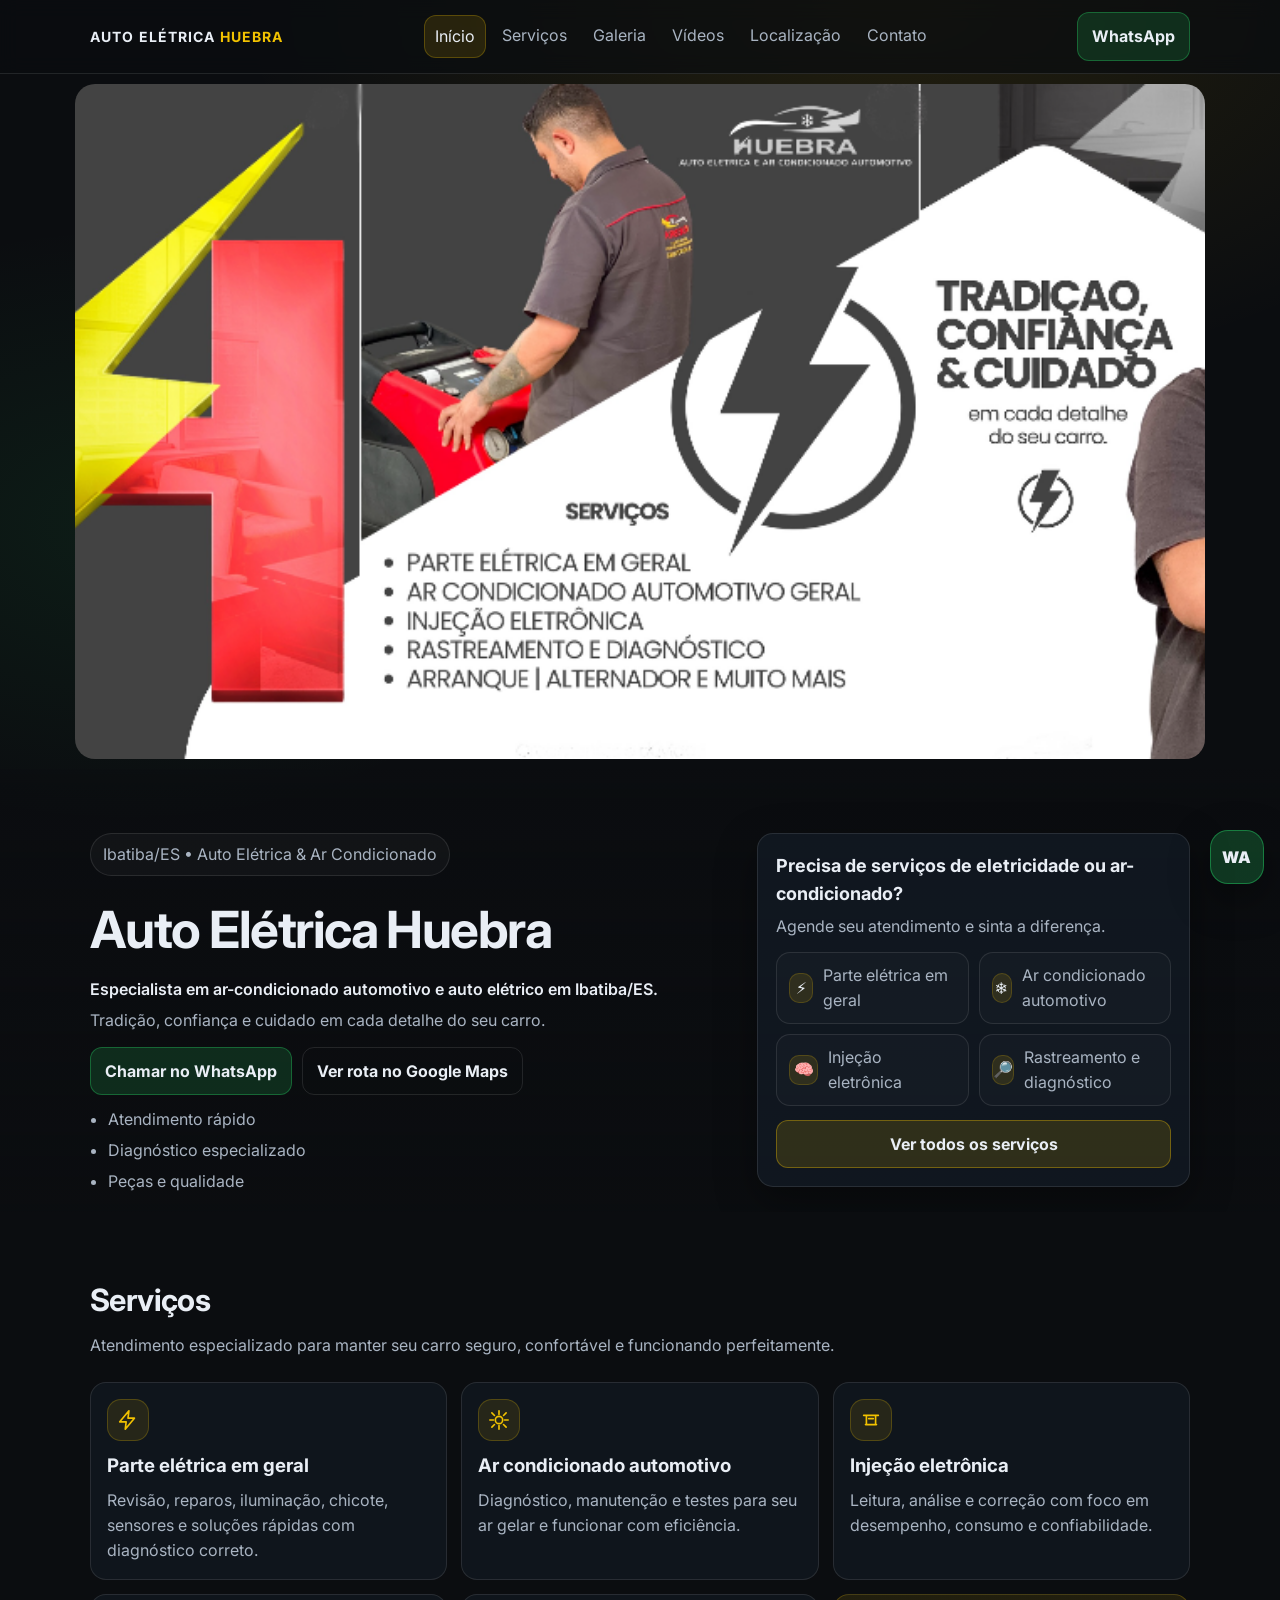
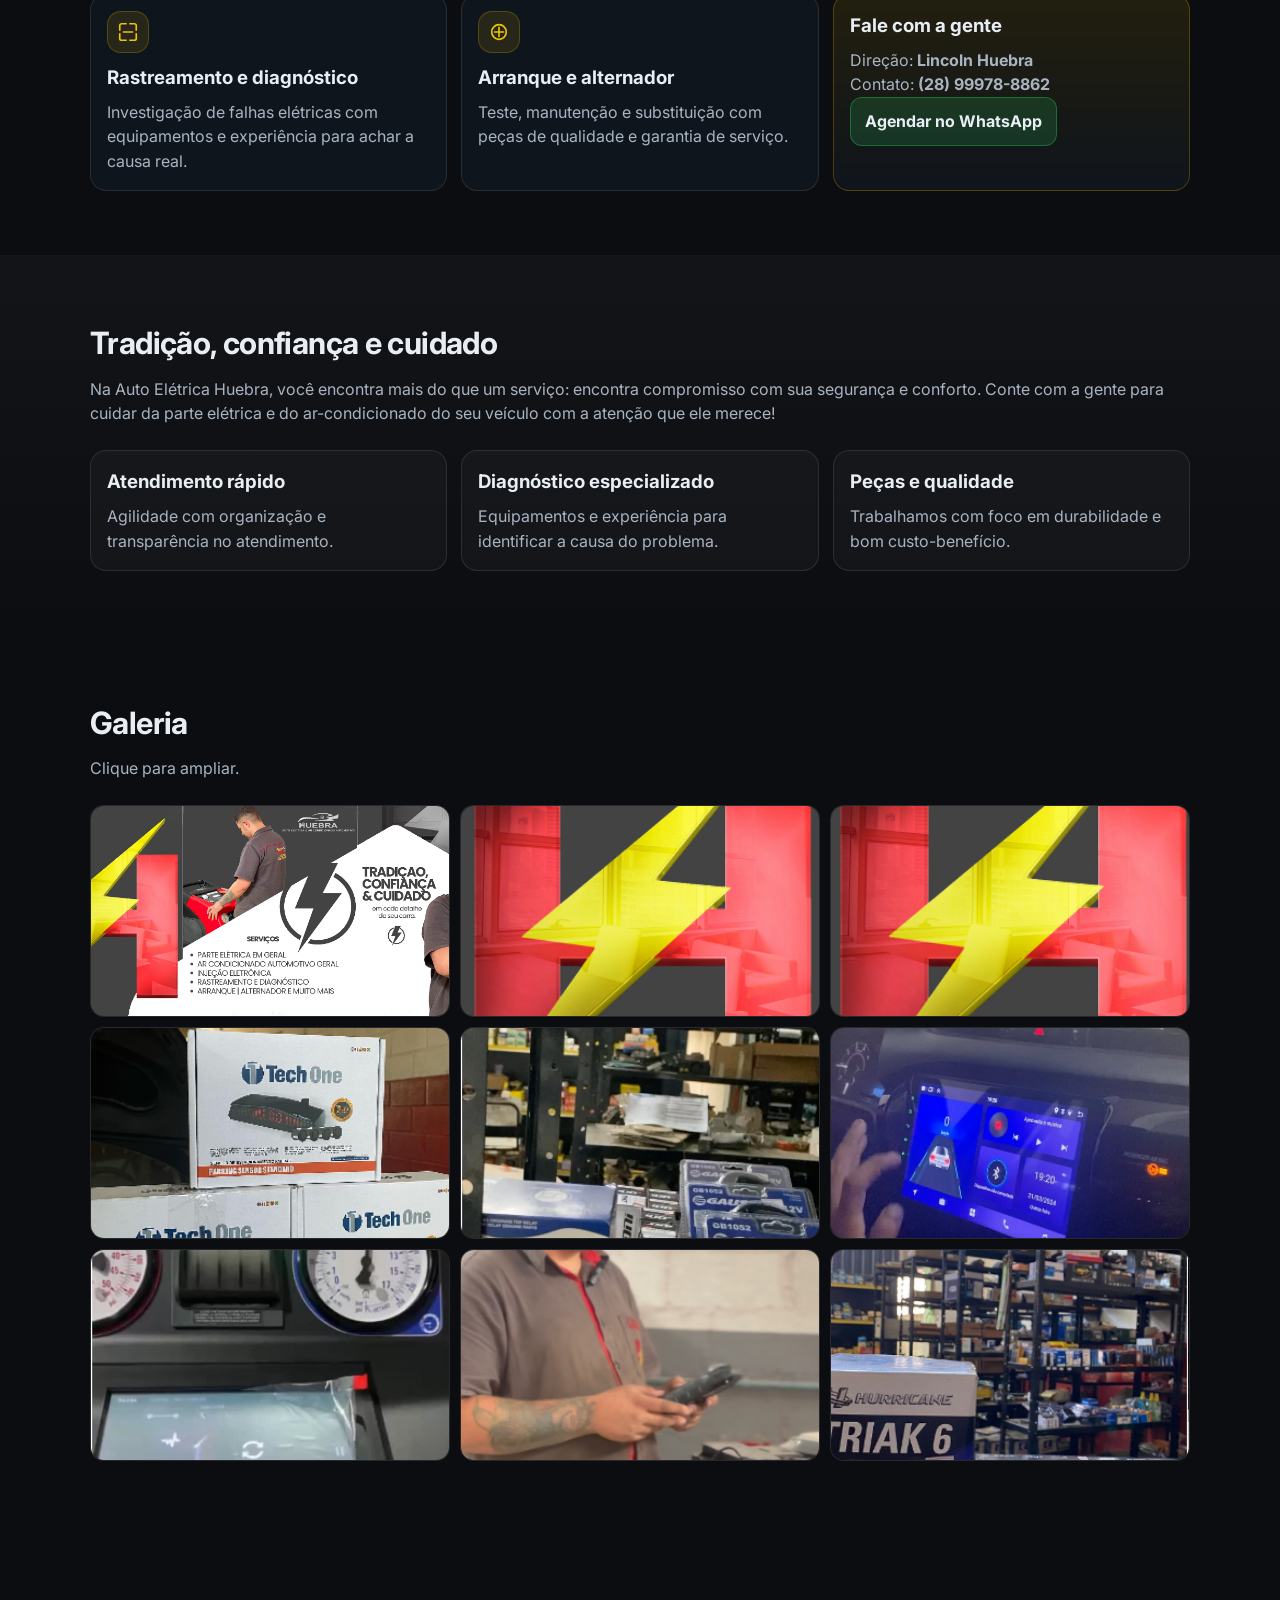
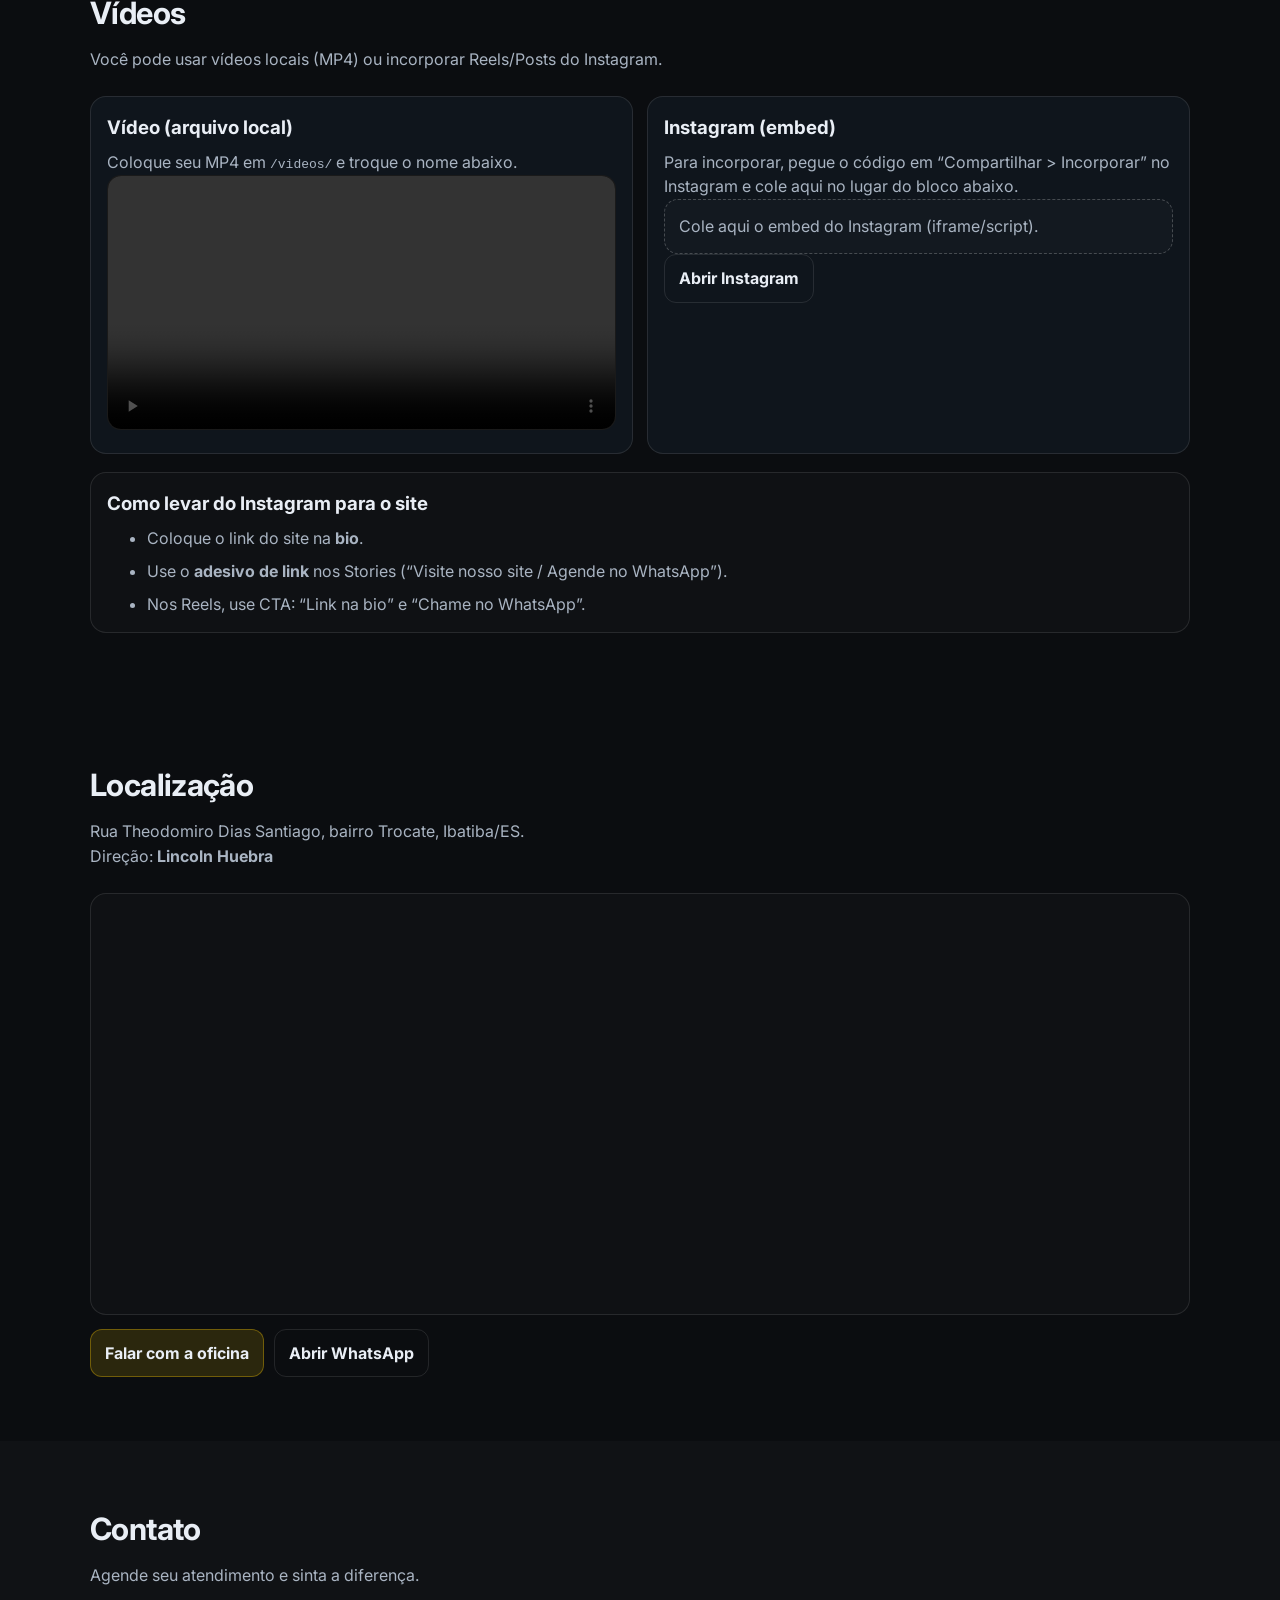
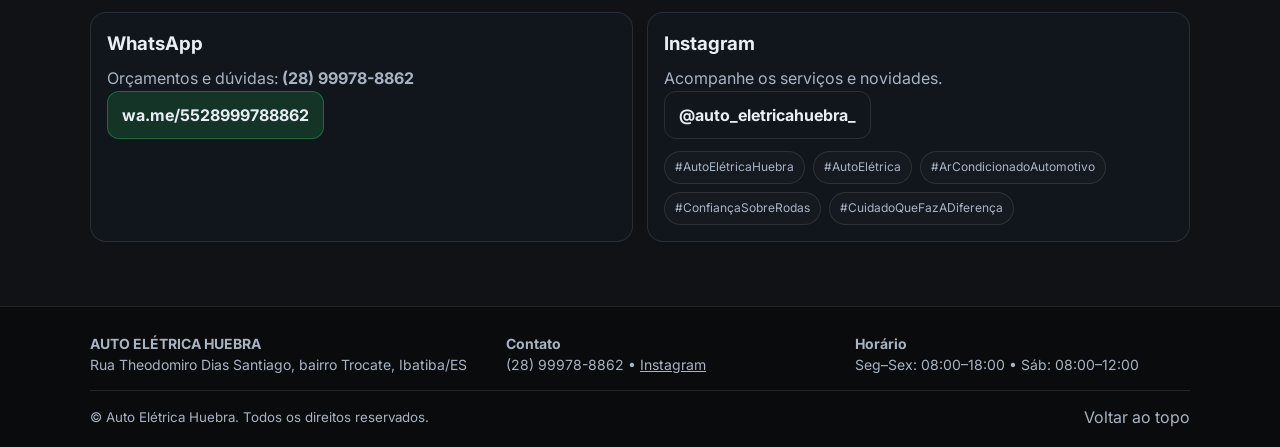
==== index.html @ bcb28d0d "huebra-site" ====
<!doctype html>
<html lang="pt-BR">
<head>
  <meta charset="utf-8" />
  <meta name="viewport" content="width=device-width, initial-scale=1" />

  <title>Auto Elétrica Huebra | Auto Elétrica e Ar Condicionado Automotivo em Ibatiba/ES</title>
  <meta name="description" content="Auto Elétrica Huebra em Ibatiba/ES. Parte elétrica em geral, ar condicionado automotivo, injeção eletrônica, rastreamento e diagnóstico, arranque e alternador. Agende pelo WhatsApp." />

  <!-- Open Graph (preview em redes sociais) -->
  <meta property="og:title" content="Auto Elétrica Huebra | Ibatiba/ES" />
  <meta property="og:description" content="Especialista em ar-condicionado automotivo e auto elétrico. Agende pelo WhatsApp." />
  <meta property="og:type" content="website" />
  <meta property="og:image" content="img/og-image.jpg" />
  <meta property="og:locale" content="pt_BR" />

  <link rel="icon" href="img/favicon.png" />

  <!-- Google Fonts -->
  <link rel="preconnect" href="https://fonts.googleapis.com">
  <link rel="preconnect" href="https://fonts.gstatic.com" crossorigin>
  <link href="https://fonts.googleapis.com/css2?family=Inter:wght@400;600;700;800&display=swap" rel="stylesheet">

  <link rel="stylesheet" href="style.css" />
</head>

<body>
  <!-- Skip link -->
  <a class="skip-link" href="#inicio">Pular para o conteúdo</a>

  <!-- HEADER -->
  <header class="header" id="topo">
    <div class="container header__inner">
      <a class="brand" href="#inicio" aria-label="Ir para o início">
        <!-- Se tiver logo, descomente a img e coloque em /img/logo.png -->
        <!-- <img class="brand__logo" src="img/logo.png" alt="Logo Auto Elétrica Huebra" /> -->
        <span class="brand__name">AUTO ELÉTRICA <strong>HUEBRA</strong></span>
      </a>

      <button class="nav-toggle" type="button" aria-label="Abrir menu" aria-controls="nav" aria-expanded="false">
        <span class="nav-toggle__bar"></span>
        <span class="nav-toggle__bar"></span>
        <span class="nav-toggle__bar"></span>
      </button>

      <nav class="nav" id="nav" aria-label="Menu principal">
        <a class="nav__link active" href="#inicio">Início</a>
        <a class="nav__link" href="#servicos">Serviços</a>
        <a class="nav__link" href="#galeria">Galeria</a>
        <a class="nav__link" href="#videos">Vídeos</a>
        <a class="nav__link" href="#localizacao">Localização</a>
        <a class="nav__link" href="#contato">Contato</a>
      </nav>

      <a class="btn btn--whatsapp header__cta" href="https://wa.me/5528999788862" target="_blank" rel="noopener">
        WhatsApp
      </a>
    </div>
  </header>

<div class="banner-huebra">
  <img src="./img/banner-huebra.png" alt="Banner Huebra">
</div>
   
    <main>
    <!-- HERO -->
    <section class="hero" id="inicio" aria-label="Destaque">
      <div class="hero__bg" aria-hidden="true"></div>

      <div class="container hero__inner">
        <div class="hero__content">
          <p class="badge">Ibatiba/ES • Auto Elétrica & Ar Condicionado</p>

          <h1>Auto Elétrica Huebra</h1>
          <p class="hero__subtitle">
            Especialista em ar-condicionado automotivo e auto elétrico em Ibatiba/ES.
          </p>
          <p class="hero__lead">
            Tradição, confiança e cuidado em cada detalhe do seu carro.
          </p>

          <div class="hero__actions">
            <a class="btn btn--whatsapp" href="https://wa.me/5528999788862" target="_blank" rel="noopener">
              Chamar no WhatsApp
            </a>
            <a class="btn btn--ghost" href="#localizacao">
              Ver rota no Google Maps
            </a>
          </div>

          <ul class="hero__highlights" aria-label="Destaques">
            <li>Atendimento rápido</li>
            <li>Diagnóstico especializado</li>
            <li>Peças e qualidade</li>
          </ul>
        </div>

        <div class="hero__card" aria-label="Serviços principais">
          <h2 class="hero__cardTitle">Precisa de serviços de eletricidade ou ar-condicionado?</h2>
          <p class="hero__cardText">Agende seu atendimento e sinta a diferença.</p>

          <div class="hero__miniGrid">
            <div class="miniItem">
              <span class="miniIcon" aria-hidden="true">⚡</span>
              <span>Parte elétrica em geral</span>
            </div>
            <div class="miniItem">
              <span class="miniIcon" aria-hidden="true">❄</span>
              <span>Ar condicionado automotivo</span>
            </div>
            <div class="miniItem">
              <span class="miniIcon" aria-hidden="true">🧠</span>
              <span>Injeção eletrônica</span>
            </div>
            <div class="miniItem">
              <span class="miniIcon" aria-hidden="true">🔎</span>
              <span>Rastreamento e diagnóstico</span>
            </div>
          </div>

          <a class="btn btn--primary hero__cardBtn" href="#servicos">Ver todos os serviços</a>
        </div>
      </div>
    </section>

    <!-- SERVIÇOS -->
    <section class="section" id="servicos">
      <div class="container">
        <div class="section__head">
          <h2>Serviços</h2>
          <p>Atendimento especializado para manter seu carro seguro, confortável e funcionando perfeitamente.</p>
        </div>

        <div class="grid grid--3">
          <article class="card">
            <div class="card__icon" aria-hidden="true">
              <!-- SVG inline simples -->
              <svg viewBox="0 0 24 24" fill="none"><path d="M13 2L3 14h7l-1 8 10-12h-7l1-8Z" stroke="currentColor" stroke-width="1.8" stroke-linecap="round" stroke-linejoin="round"/></svg>
            </div>
            <h3>Parte elétrica em geral</h3>
            <p>Revisão, reparos, iluminação, chicote, sensores e soluções rápidas com diagnóstico correto.</p>
          </article>

          <article class="card">
            <div class="card__icon" aria-hidden="true">
              <svg viewBox="0 0 24 24" fill="none"><path d="M12 2v4M12 18v4M4.22 4.22l2.83 2.83M16.95 16.95l2.83 2.83M2 12h4M18 12h4M4.22 19.78l2.83-2.83M16.95 7.05l2.83-2.83" stroke="currentColor" stroke-width="1.8" stroke-linecap="round"/><path d="M12 8a4 4 0 1 0 0 8 4 4 0 0 0 0-8Z" stroke="currentColor" stroke-width="1.8"/></svg>
            </div>
            <h3>Ar condicionado automotivo</h3>
            <p>Diagnóstico, manutenção e testes para seu ar gelar e funcionar com eficiência.</p>
          </article>

          <article class="card">
            <div class="card__icon" aria-hidden="true">
              <svg viewBox="0 0 24 24" fill="none"><path d="M4 7h16M7 7v10m10-10v10M6 17h12" stroke="currentColor" stroke-width="1.8" stroke-linecap="round"/><path d="M9.5 10.5h5" stroke="currentColor" stroke-width="1.8" stroke-linecap="round"/></svg>
            </div>
            <h3>Injeção eletrônica</h3>
            <p>Leitura, análise e correção com foco em desempenho, consumo e confiabilidade.</p>
          </article>

          <article class="card">
            <div class="card__icon" aria-hidden="true">
              <svg viewBox="0 0 24 24" fill="none"><path d="M10 3H5a2 2 0 0 0-2 2v5m18 0V5a2 2 0 0 0-2-2h-5M14 21h5a2 2 0 0 0 2-2v-5M3 14v5a2 2 0 0 0 2 2h5" stroke="currentColor" stroke-width="1.8" stroke-linecap="round"/><path d="M7 12h10" stroke="currentColor" stroke-width="1.8" stroke-linecap="round"/></svg>
            </div>
            <h3>Rastreamento e diagnóstico</h3>
            <p>Investigação de falhas elétricas com equipamentos e experiência para achar a causa real.</p>
          </article>

          <article class="card">
            <div class="card__icon" aria-hidden="true">
              <svg viewBox="0 0 24 24" fill="none"><path d="M7 12h10M12 7v10" stroke="currentColor" stroke-width="1.8" stroke-linecap="round"/><path d="M20 12a8 8 0 1 1-16 0 8 8 0 0 1 16 0Z" stroke="currentColor" stroke-width="1.8"/></svg>
            </div>
            <h3>Arranque e alternador</h3>
            <p>Teste, manutenção e substituição com peças de qualidade e garantia de serviço.</p>
          </article>

          <article class="card card--accent">
            <h3>Fale com a gente</h3>
            <p class="muted">
              Direção: <strong>Lincoln Huebra</strong><br/>
              Contato: <strong>(28) 99978-8862</strong>
            </p>
            <a class="btn btn--whatsapp" href="https://wa.me/5528999788862" target="_blank" rel="noopener">
              Agendar no WhatsApp
            </a>
          </article>
        </div>
      </div>
    </section>

    <!-- DIFERENCIAIS -->
    <section class="section section--dark" aria-label="Diferenciais">
      <div class="container">
        <div class="section__head">
          <h2>Tradição, confiança e cuidado</h2>
          <p>
            Na Auto Elétrica Huebra, você encontra mais do que um serviço: encontra compromisso com sua segurança e conforto.
            Conte com a gente para cuidar da parte elétrica e do ar-condicionado do seu veículo com a atenção que ele merece!
          </p>
        </div>

        <div class="grid grid--3">
          <article class="card card--dark">
            <h3>Atendimento rápido</h3>
            <p>Agilidade com organização e transparência no atendimento.</p>
          </article>
          <article class="card card--dark">
            <h3>Diagnóstico especializado</h3>
            <p>Equipamentos e experiência para identificar a causa do problema.</p>
          </article>
          <article class="card card--dark">
            <h3>Peças e qualidade</h3>
            <p>Trabalhamos com foco em durabilidade e bom custo-benefício.</p>
          </article>
        </div>
      </div>
    </section>

    <!-- GALERIA -->
    <section class="section" id="galeria">
      <div class="container">
        <div class="section__head">
          <h2>Galeria</h2>
          <p>Clique para ampliar.</p>
        </div>

        <div class="gallery" aria-label="Galeria de fotos">
          <!-- Troque os arquivos em /img mantendo os nomes ou edite aqui -->
          <button class="gallery__item" type="button">
                <img src="img/banner-huebra.png" data-full="img/galeria-1.jpg" alt="Auto Elétrica Huebra - serviço e oficina" loading="lazy">
      </button>
          <button class="gallery__item" type="button">
            <img src="img/logo.png" data-full="img/galeria-2.jpg" alt="Auto Elétrica Huebra - banner de serviços" loading="lazy">
          </button>
          <button class="gallery__item" type="button">
            <img src="img/logo-header.png" data-full="img/galeria-3.jpg" alt="Auto Elétrica Huebra - peças e produtos" loading="lazy">
          </button>
          <button class="gallery__item" type="button">
            <img src="img/huebra.png" data-full="img/galeria-4.jpg" alt="Auto Elétrica Huebra - estoque e prateleiras" loading="lazy">
          </button>
          <button class="gallery__item" type="button">
            <img src="img/huebra2.png" data-full="img/galeria-5.jpg" alt="Auto Elétrica Huebra - painel e multimídia" loading="lazy">
          </button>
          <button class="gallery__item" type="button">
            <img src="img/huebra3.png" data-full="img/galeria-6.jpg" alt="Auto Elétrica Huebra - equipamento de ar condicionado" loading="lazy">
          </button>
          <button class="gallery__item" type="button">
            <img src="img/huebra4.png" data-full="img/galeria-7.jpg" alt="Auto Elétrica Huebra - teste de bateria" loading="lazy">
          </button>
          <button class="gallery__item" type="button">
            <img src="img/huebra5.png" data-full="img/galeria-8.jpg" alt="Auto Elétrica Huebra - instalação interna" loading="lazy">
          </button>
          <button class="gallery__item" type="button">
            <img src="img/huebra1.png" data-full="img/galeria-9.jpg" alt="Auto Elétrica Huebra - identidade visual" loading="lazy">
         </button>
        </div>
      </div>
    </section>

    <!-- VÍDEOS -->
    <section class="section" id="videos">
      <div class="container">
        <div class="section__head">
          <h2>Vídeos</h2>
          <p>Você pode usar vídeos locais (MP4) ou incorporar Reels/Posts do Instagram.</p>
        </div>

        <div class="grid grid--2">
          <article class="card">
            <h3>Vídeo (arquivo local)</h3>
            <p class="muted">Coloque seu MP4 em <code>/videos/</code> e troque o nome abaixo.</p>
            <video class="video" controls preload="metadata">
              <source src="img/videoSerra.mp4" type="video/mp4" />
              Seu navegador não suporta vídeo HTML5.
            </video>
          </article>

          <article class="card">
            <h3>Instagram (embed)</h3>
            <p class="muted">
              Para incorporar, pegue o código em “Compartilhar &gt; Incorporar” no Instagram
              e cole aqui no lugar do bloco abaixo.
            </p>

            <!-- PLACEHOLDER: cole o embed do Instagram aqui -->
            <div class="embedPlaceholder" role="note" aria-label="Local para embed do Instagram">
              Cole aqui o embed do Instagram (iframe/script).
            </div>

            <a class="btn btn--ghost" href="https://www.instagram.com/auto_eletricahuebra_/" target="_blank" rel="noopener">
              Abrir Instagram
            </a>
          </article>
        </div>

        <div class="tips">
          <h3>Como levar do Instagram para o site</h3>
          <ul>
            <li>Coloque o link do site na <strong>bio</strong>.</li>
            <li>Use o <strong>adesivo de link</strong> nos Stories (“Visite nosso site / Agende no WhatsApp”).</li>
            <li>Nos Reels, use CTA: “Link na bio” e “Chame no WhatsApp”.</li>
          </ul>
        </div>
      </div>
    </section>

    <!-- LOCALIZAÇÃO -->
    <section class="section" id="localizacao">
      <div class="container">
        <div class="section__head">
          <h2>Localização</h2>
          <p>
            Rua Theodomiro Dias Santiago, bairro Trocate, Ibatiba/ES.<br />
            Direção: <strong>Lincoln Huebra</strong>
          </p>
        </div>

        <div class="map">
          <iframe
            src="https://www.google.com/maps/embed?pb=!1m18!1m12!1m3!1d3148.0173326234426!2d-41.50643937611772!3d-20.232083949073566!2m3!1f0!2f0!3f0!3m2!1i1024!2i768!4f13.1!3m3!1m2!1s0xba3a3f0333e73b%3A0x42cfa03778e4f099!2sAuto%20El%C3%A9trica%20e%20Ar%20Condicionando%20Huebra!5e0!3m2!1spt-BR!2sbr!4v1779394638844!5m2!1spt-BR!2sbr"
            width="600" height="450" style="border:0;"
            allowfullscreen="" loading="lazy"
            referrerpolicy="no-referrer-when-downgrade"
            title="Mapa - Auto Elétrica Huebra">
          </iframe>
        </div>

        <div class="ctaRow">
          <a class="btn btn--primary" href="#contato">Falar com a oficina</a>
          <a class="btn btn--ghost" href="https://wa.me/5528999788862" target="_blank" rel="noopener">Abrir WhatsApp</a>
        </div>
      </div>
    </section>

    <!-- CONTATO -->
    <section class="section section--soft" id="contato">
      <div class="container">
        <div class="section__head">
          <h2>Contato</h2>
          <p>Agende seu atendimento e sinta a diferença.</p>
        </div>

        <div class="grid grid--2">
          <article class="card">
            <h3>WhatsApp</h3>
            <p class="muted">
              Orçamentos e dúvidas: <strong>(28) 99978-8862</strong>
            </p>
            <a class="btn btn--whatsapp" href="https://wa.me/5528999788862" target="_blank" rel="noopener">
              wa.me/5528999788862
            </a>
          </article>

          <article class="card">
            <h3>Instagram</h3>
            <p class="muted">Acompanhe os serviços e novidades.</p>
            <a class="btn btn--ghost" href="https://www.instagram.com/auto_eletricahuebra_/" target="_blank" rel="noopener">
              @auto_eletricahuebra_
            </a>

            <div class="tags" aria-label="Hashtags">
              <span>#AutoElétricaHuebra</span>
              <span>#AutoElétrica</span>
              <span>#ArCondicionadoAutomotivo</span>
              <span>#ConfiançaSobreRodas</span>
              <span>#CuidadoQueFazADiferença</span>
            </div>
          </article>
        </div>
      </div>
    </section>
  </main>

  <!-- FOOTER -->
  <footer class="footer">
    <div class="container footer__inner">
      <div>
        <strong>AUTO ELÉTRICA HUEBRA</strong><br/>
        Rua Theodomiro Dias Santiago, bairro Trocate, Ibatiba/ES
      </div>

      <div>
        <strong>Contato</strong><br/>
        (28) 99978-8862 • <a href="https://www.instagram.com/auto_eletricahuebra_/" target="_blank" rel="noopener">Instagram</a>
      </div>

      <div>
        <strong>Horário</strong><br/>
        Seg–Sex: 08:00–18:00 • Sáb: 08:00–12:00
      </div>
    </div>

    <div class="container footer__bottom">
      <small>© <span id="year"></span> Auto Elétrica Huebra. Todos os direitos reservados.</small>
      <a class="toTop" href="#topo">Voltar ao topo</a>
    </div>
  </footer>

  <!-- LIGHTBOX (modal) -->
  <div class="lightbox" id="lightbox" aria-hidden="true">
    <div class="lightbox__backdrop" data-close="true"></div>
    <figure class="lightbox__content" role="dialog" aria-modal="true" aria-label="Imagem ampliada">
      <button class="lightbox__close" type="button" aria-label="Fechar" data-close="true">×</button>

      <button class="lightbox__nav lightbox__nav--prev" type="button" aria-label="Imagem anterior" data-prev="true">
        ‹
      </button>

      <img class="lightbox__img" id="lightboxImg" alt="" />

      <button class="lightbox__nav lightbox__nav--next" type="button" aria-label="Próxima imagem" data-next="true">
        ›
      </button>

      <figcaption class="lightbox__caption" id="lightboxCaption"></figcaption>
    </figure>
  </div>

  <!-- WhatsApp floating button -->
  <a class="floatWA" href="https://wa.me/5528999788862" target="_blank" rel="noopener" aria-label="Chamar no WhatsApp">
    WA
  </a>

  <script src="script.js"></script>
</body>
</html>
---- style.css ----
:root{
  --bg: #0b0d10;
  --bg-2:#0f141a;
  --soft:#0e1116;
  --card:#121821;
  --text:#e9eef5;
  --muted:#a9b4c2;
  --line: rgba(255,255,255,.10);

  --yellow:#f2c200;
  --green:#25D366;
  --white:#ffffff;

  --radius: 16px;
  --shadow: 0 14px 40px rgba(0,0,0,.35);

  --container: 1100px;
}

*{box-sizing:border-box}
html{scroll-behavior:smooth}
body{
  margin:0;
  font-family: Inter, system-ui, -apple-system, Segoe UI, Roboto, Arial, sans-serif;
  color: var(--text);
  background: radial-gradient(1200px 700px at 70% 0%, rgba(242,194,0,.10), transparent 55%),
              radial-gradient(900px 600px at 10% 10%, rgba(37,211,102,.08), transparent 50%),
              var(--bg);
  line-height:1.55;
}
img{max-width:100%; display:block}
a{color:inherit}

.skip-link{
  position:absolute; left:-999px; top:12px;
  background: var(--yellow); color:#111;
  padding:10px 12px; border-radius:10px;
  z-index:9999;
}
.skip-link:focus{left:12px}

.banner-huebra {
  display: flex;
  justify-content: center;
  align-items: center;
  width: 100vw; /* largura total da viewport */
  min-height: 100vh; /* altura total da tela */
  padding: 0; /* remove padding */
  margin: 0; /* remove margem */
  position: relative;
}

.banner-huebra img {
  width: 95%; /* ocupa toda largura */
  height: 75vh; /* ocupa toda altura */
  object-fit: cover; /* mantém proporção sem distorcer */
  border-radius: 20px; /* remove bordas arredondadas */
}

.container{
  width:min(var(--container), 92vw);
  margin-inline:auto;
}


.section{padding: 64px 0}
.section--dark{background: linear-gradient(180deg, rgba(255,255,255,.03), transparent)}
.section--soft{background: rgba(255,255,255,.02)}

.section__head{
  margin-bottom: 24px;
  display:grid;
  gap:10px;
}
.section__head h2{
  margin:0;
  font-size: clamp(22px, 2.4vw, 34px);
  letter-spacing: -0.02em;
}
.section__head p{margin:0; color:var(--muted)}

.badge{
  display:inline-flex;
  gap:8px;
  padding: 8px 12px;
  border:1px solid var(--line);
  border-radius: 999px;
  color: var(--muted);
  background: rgba(255,255,255,.03);
  width: fit-content;
  margin:0 0 14px;
}

/* Header */
.header{
  position: sticky;
  top:0;
  z-index: 50;
  background: rgba(11,13,16,.72);
  backdrop-filter: blur(10px);
  border-bottom: 1px solid var(--line);
}
.header__inner{
  display:flex;
  align-items:center;
  justify-content:space-between;
  gap: 12px;
  padding: 12px 0;
}
.brand{
  text-decoration:none;
  display:flex;
  align-items:center;
  gap:10px;
}
.brand__logo{width:42px; height:42px; object-fit:contain}
.brand__name{font-weight:700; letter-spacing:.08em; font-size: 14px}
.brand__name strong{color: var(--yellow)}

.nav{
  display:none;
  flex-direction:column;
  position:absolute;
  left:4vw; right:4vw;
  top: 64px;
  padding: 12px;
  background: rgba(18,24,33,.98);
  border: 1px solid var(--line);
  border-radius: 14px;
  box-shadow: var(--shadow);
}
.nav.open{display:flex}
.nav__link{
  padding: 10px 12px;
  text-decoration:none;
  border-radius: 12px;
  color: var(--muted);
}
.nav__link:hover, .nav__link:focus{
  outline:none;
  background: rgba(255,255,255,.05);
  color: var(--text);
}
.nav__link.active{
  background: rgba(242,194,0,.12);
  border: 1px solid rgba(242,194,0,.25);
  color: var(--text);
}

.nav-toggle{
  width:44px; height:44px;
  border-radius: 12px;
  border: 1px solid var(--line);
  background: rgba(255,255,255,.03);
  color: var(--text);
}
.nav-toggle__bar{
  display:block;
  height:2px;
  width:20px;
  background: var(--text);
  margin: 5px auto;
  border-radius:2px;
}
.header__cta{display:none}

@media (min-width: 900px){
  .nav-toggle{display:none}
  .nav{
    position:static;
    display:flex;
    flex-direction:row;
    background: transparent;
    border:0;
    box-shadow:none;
    padding:0;
    gap: 6px;
  }
  .nav__link{padding: 8px 10px}
  .header__cta{display:inline-flex}
}

/* Buttons */
.btn{
  display:inline-flex;
  align-items:center;
  justify-content:center;
  gap:10px;
  padding: 11px 14px;
  border-radius: 12px;
  border:1px solid var(--line);
  background: rgba(255,255,255,.03);
  color: var(--text);
  text-decoration:none;
  font-weight: 700;
  cursor:pointer;
  transition: transform .12s ease, background .12s ease, border-color .12s ease;
}
.btn:hover{transform: translateY(-1px); background: rgba(255,255,255,.06)}
.btn:focus{outline: 2px solid rgba(242,194,0,.35); outline-offset: 2px}

.btn--primary{
  background: rgba(242,194,0,.14);
  border-color: rgba(242,194,0,.35);
}
.btn--ghost{background: transparent}
.btn--whatsapp{
  background: rgba(37,211,102,.16);
  border-color: rgba(37,211,102,.35);
}

/* Hero */
.hero{
  padding: 42px 0 22px;
  position:relative;
  overflow:hidden;
}
.hero__bg{
  position:absolute; inset:0;
  background:
    linear-gradient(180deg, rgba(11,13,16,.35), rgba(11,13,16,.92)),
    url("img/hero.jpg");
  background-size: cover;
  background-position: center;
  filter: saturate(1.05);
  opacity: .85;
}
.hero__inner{
  position:relative;
  display:grid;
  gap: 18px;
}
.hero__content h1{
  margin:0 0 8px;
  font-size: clamp(30px, 4vw, 52px);
  letter-spacing: -0.03em;
}
.hero__subtitle{margin:0 0 6px; color: var(--text); font-weight:600}
.hero__lead{margin:0 0 14px; color: var(--muted)}
.hero__actions{display:flex; flex-wrap:wrap; gap:10px; margin-bottom: 12px}
.hero__highlights{
  margin: 10px 0 0;
  padding-left: 18px;
  color: var(--muted);
  display:grid;
  gap: 6px;
}

.hero__card{
  background: rgba(18,24,33,.92);
  border: 1px solid var(--line);
  border-radius: var(--radius);
  box-shadow: var(--shadow);
  padding: 18px;
}
.hero__cardTitle{margin:0 0 6px; font-size:18px}
.hero__cardText{margin:0 0 14px; color: var(--muted)}
.hero__miniGrid{
  display:grid;
  grid-template-columns: 1fr;
  gap: 10px;
  margin-bottom: 14px;
}
.miniItem{
  display:flex; gap:10px; align-items:center;
  padding: 10px 12px;
  border-radius: 14px;
  border: 1px solid var(--line);
  background: rgba(255,255,255,.02);
  color: var(--muted);
}
.miniIcon{
  width:30px; height:30px;
  display:grid; place-items:center;
  border-radius: 10px;
  background: rgba(242,194,0,.12);
  border: 1px solid rgba(242,194,0,.18);
  color: var(--text);
}
.hero__cardBtn{width:100%}

@media (min-width: 900px){
  .hero{padding: 64px 0 18px}
  .hero__inner{grid-template-columns: 1.2fr .8fr; align-items: start}
  .hero__miniGrid{grid-template-columns: 1fr 1fr}
}

/* Grid + Cards */
.grid{display:grid; gap: 14px}
.grid--2{grid-template-columns: 1fr}
.grid--3{grid-template-columns: 1fr}

@media (min-width: 700px){
  .grid--2{grid-template-columns: 1fr 1fr}
  .grid--3{grid-template-columns: repeat(3, 1fr)}
}

.card{
  background: rgba(18,24,33,.75);
  border: 1px solid var(--line);
  border-radius: var(--radius);
  padding: 16px;
}
.card h3{margin:0 0 8px}
.card p{margin:0; color: var(--muted)}
.card--accent{
  background: linear-gradient(180deg, rgba(242,194,0,.10), rgba(18,24,33,.72));
  border-color: rgba(242,194,0,.24);
}
.card--dark{
  background: rgba(255,255,255,.03);
}
.card__icon{
  width:42px; height:42px;
  border-radius: 14px;
  display:grid; place-items:center;
  border: 1px solid rgba(242,194,0,.22);
  background: rgba(242,194,0,.10);
  margin-bottom: 10px;
  color: var(--yellow);
}
.card__icon svg{width:22px; height:22px}
.muted{color: var(--muted)}

/* Gallery */
.gallery{
  display:grid;
  grid-template-columns: repeat(2, 1fr);
  gap: 10px;
}
@media (min-width: 700px){
  .gallery{grid-template-columns: repeat(3, 1fr)}
}
.gallery__item{
  padding:0;
  border:1px solid var(--line);
  background: rgba(255,255,255,.02);
  border-radius: 14px;
  overflow:hidden;
  cursor:pointer;
  transition: transform .12s ease, border-color .12s ease;
}
.gallery__item:hover{transform: translateY(-1px); border-color: rgba(242,194,0,.35)}
.gallery__item:focus{outline: 2px solid rgba(242,194,0,.35); outline-offset: 2px}
.gallery__item img{
  width:100%;
  height: 180px;
  object-fit: cover;
}
@media (min-width: 900px){
  .gallery__item img{height: 210px}
}

/* Videos */
.video{
  width:100%;
  border-radius: 14px;
  border: 1px solid var(--line);
  background: #000;
}
.embedPlaceholder{
  border: 1px dashed rgba(255,255,255,.22);
  border-radius: 14px;
  padding: 14px;
  color: var(--muted);
  background: rgba(255,255,255,.02);
}

/* Tips */
.tips{
  margin-top: 18px;
  border: 1px solid var(--line);
  background: rgba(255,255,255,.02);
  border-radius: var(--radius);
  padding: 16px;
}
.tips h3{margin:0 0 8px}
.tips ul{margin:0; color: var(--muted); display:grid; gap:8px}

/* Map */
.map{
  border-radius: var(--radius);
  overflow:hidden;
  border: 1px solid var(--line);
  background: rgba(255,255,255,.02);
}
.map iframe{
  width:100%;
  height: 420px;
  display:block;
}
@media (max-width: 480px){
  .map iframe{height: 340px}
}

.ctaRow{
  margin-top: 14px;
  display:flex;
  flex-wrap:wrap;
  gap: 10px;
}

/* Tags */
.tags{
  margin-top: 12px;
  display:flex;
  flex-wrap:wrap;
  gap: 8px;
}
.tags span{
  font-size: 12px;
  color: var(--muted);
  border: 1px solid var(--line);
  background: rgba(255,255,255,.02);
  padding: 6px 10px;
  border-radius: 999px;
}

/* Footer */
.footer{
  border-top: 1px solid var(--line);
  background: rgba(0,0,0,.18);
  padding: 26px 0 18px;
}
.footer__inner{
  display:grid;
  gap: 14px;
  color: var(--muted);
  font-size: 14px;
}
@media (min-width: 900px){
  .footer__inner{grid-template-columns: 1.2fr 1fr 1fr}
}
.footer__bottom{
  margin-top: 14px;
  padding-top: 14px;
  border-top: 1px solid var(--line);
  display:flex;
  justify-content:space-between;
  align-items:center;
  gap: 12px;
  color: var(--muted);
}
.toTop{text-decoration:none}
.toTop:hover{text-decoration:underline}

/* Lightbox */
.lightbox{
  position: fixed;
  inset:0;
  display:none;
  z-index: 80;
}
.lightbox.open{display:block}
.lightbox__backdrop{
  position:absolute; inset:0;
  background: rgba(0,0,0,.72);
}
.lightbox__content{
  position: relative;
  width: min(980px, 92vw);
  margin: 6vh auto;
  background: rgba(18,24,33,.96);
  border: 1px solid var(--line);
  border-radius: var(--radius);
  box-shadow: var(--shadow);
  padding: 12px 12px 10px;
}
.lightbox__img{
  width: 100%;
  max-height: 70vh;
  object-fit: contain;
  border-radius: 14px;
  border: 1px solid var(--line);
  background:#000;
}
.lightbox__caption{
  margin-top: 8px;
  color: var(--muted);
  font-size: 14px;
}
.lightbox__close{
  position:absolute;
  top: 8px;
  right: 8px;
  width: 42px;
  height: 42px;
  border-radius: 12px;
  border: 1px solid var(--line);
  background: rgba(0,0,0,.25);
  color: var(--text);
  font-size: 22px;
  cursor:pointer;
}
.lightbox__nav{
  position:absolute;
  top: 50%;
  transform: translateY(-50%);
  width: 44px;
  height: 44px;
  border-radius: 12px;
  border: 1px solid var(--line);
  background: rgba(0,0,0,.25);
  color: var(--text);
  font-size: 24px;
  cursor:pointer;
}
.lightbox__nav--prev{left: 10px}
.lightbox__nav--next{right: 10px}
@media (max-width: 520px){
  .lightbox__nav{display:none}
}

/* Floating WhatsApp */
.floatWA{
  position: fixed;
  right: 16px;
  bottom: 16px;
  width: 54px;
  height: 54px;
  border-radius: 18px;
  display:grid;
  place-items:center;
  background: rgba(37,211,102,.22);
  border: 1px solid rgba(37,211,102,.45);
  text-decoration:none;
  font-weight: 900;
  letter-spacing: .04em;
  box-shadow: var(--shadow);
}
/* Mobile (até 600px) */
@media (max-width: 600px) {
  .banner-huebra {
    min-height: 30vh;
    padding: 8px;
  }
  
  .banner-huebra img {
    max-width: 100%;
    border-radius: 8px;
  }
}

/* Tablet (601px até 899px) */
@media (min-width: 601px) and (max-width: 899px) {
  .banner-huebra {
    min-height: 40vh;
    padding: 10px;
  }
  
  .banner-huebra img {
    max-width: 95%;
  }
}

/* Desktop (acima de 900px) */
@media (min-width: 900px) {
  .banner-huebra {
    min-height: 50vh;
    padding: 10px 12px;
  }
  
  .banner-huebra img {
    max-width: 90%;
  }
}
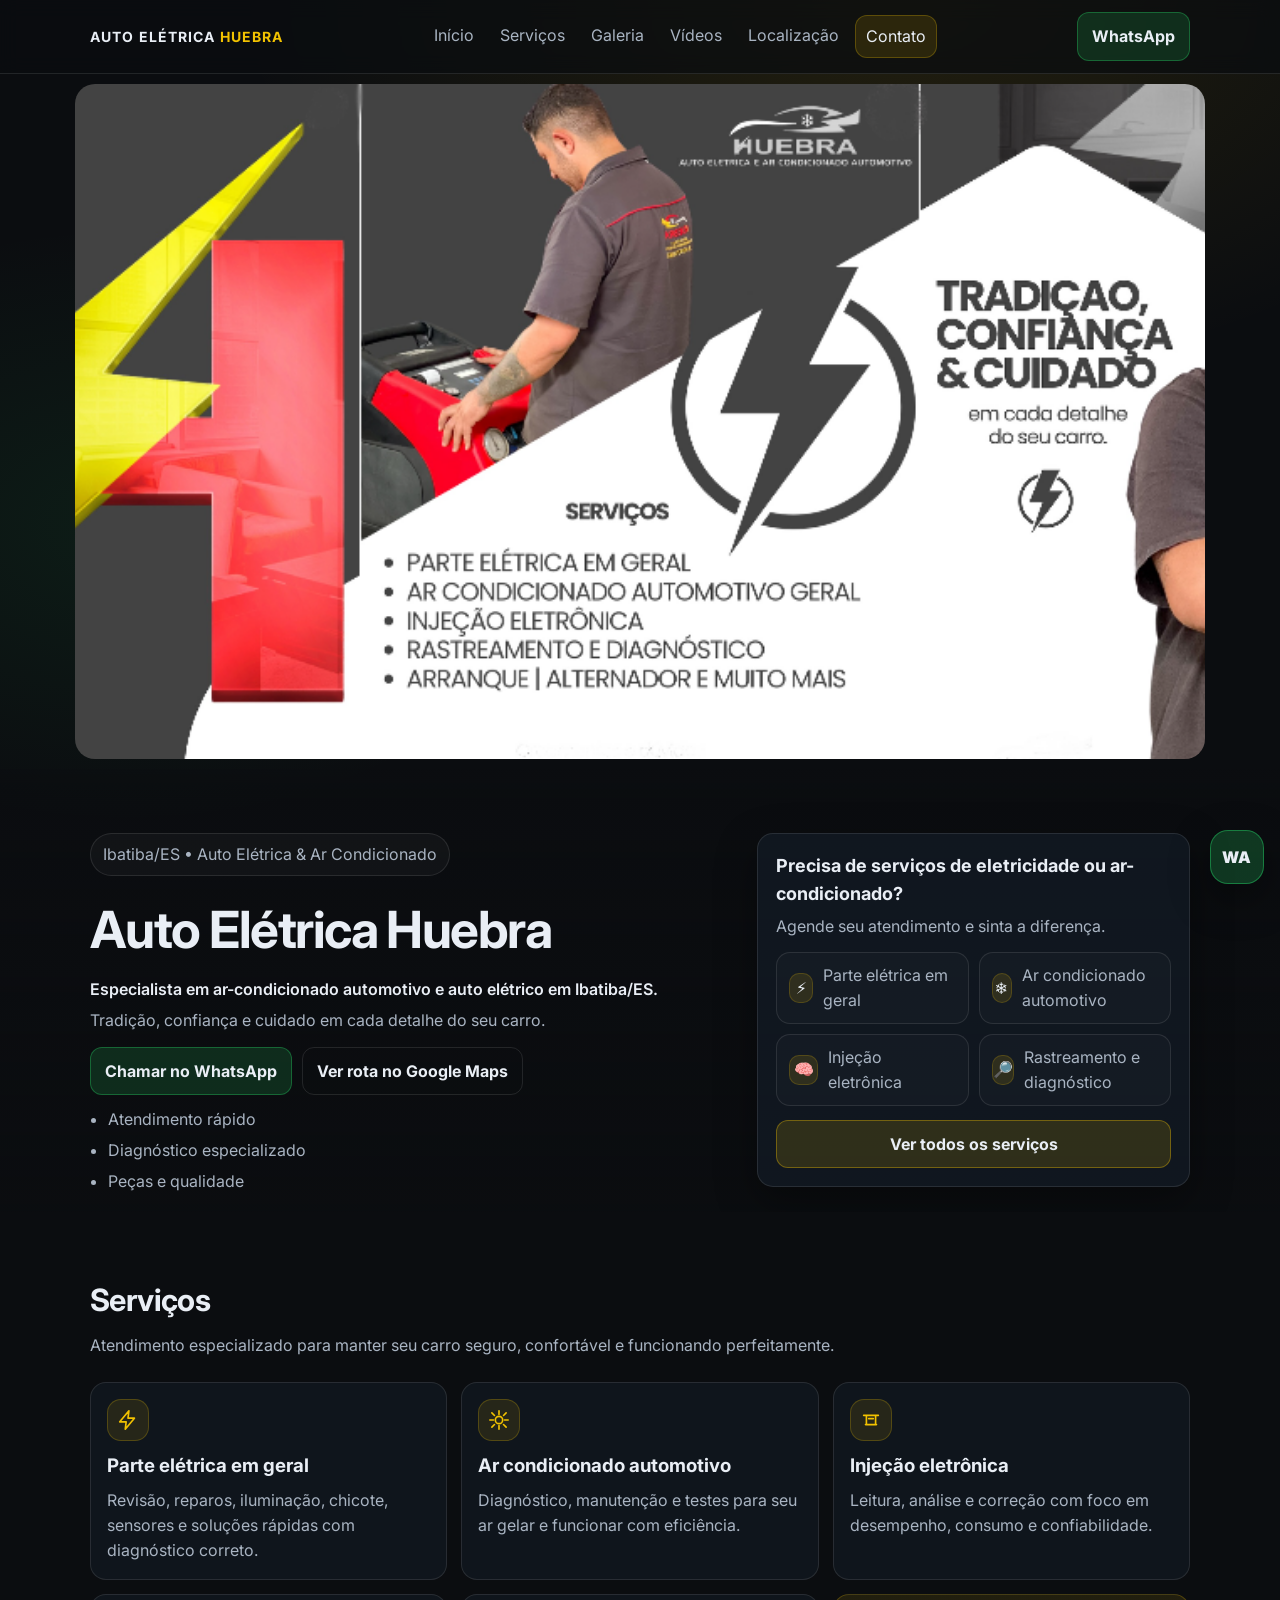
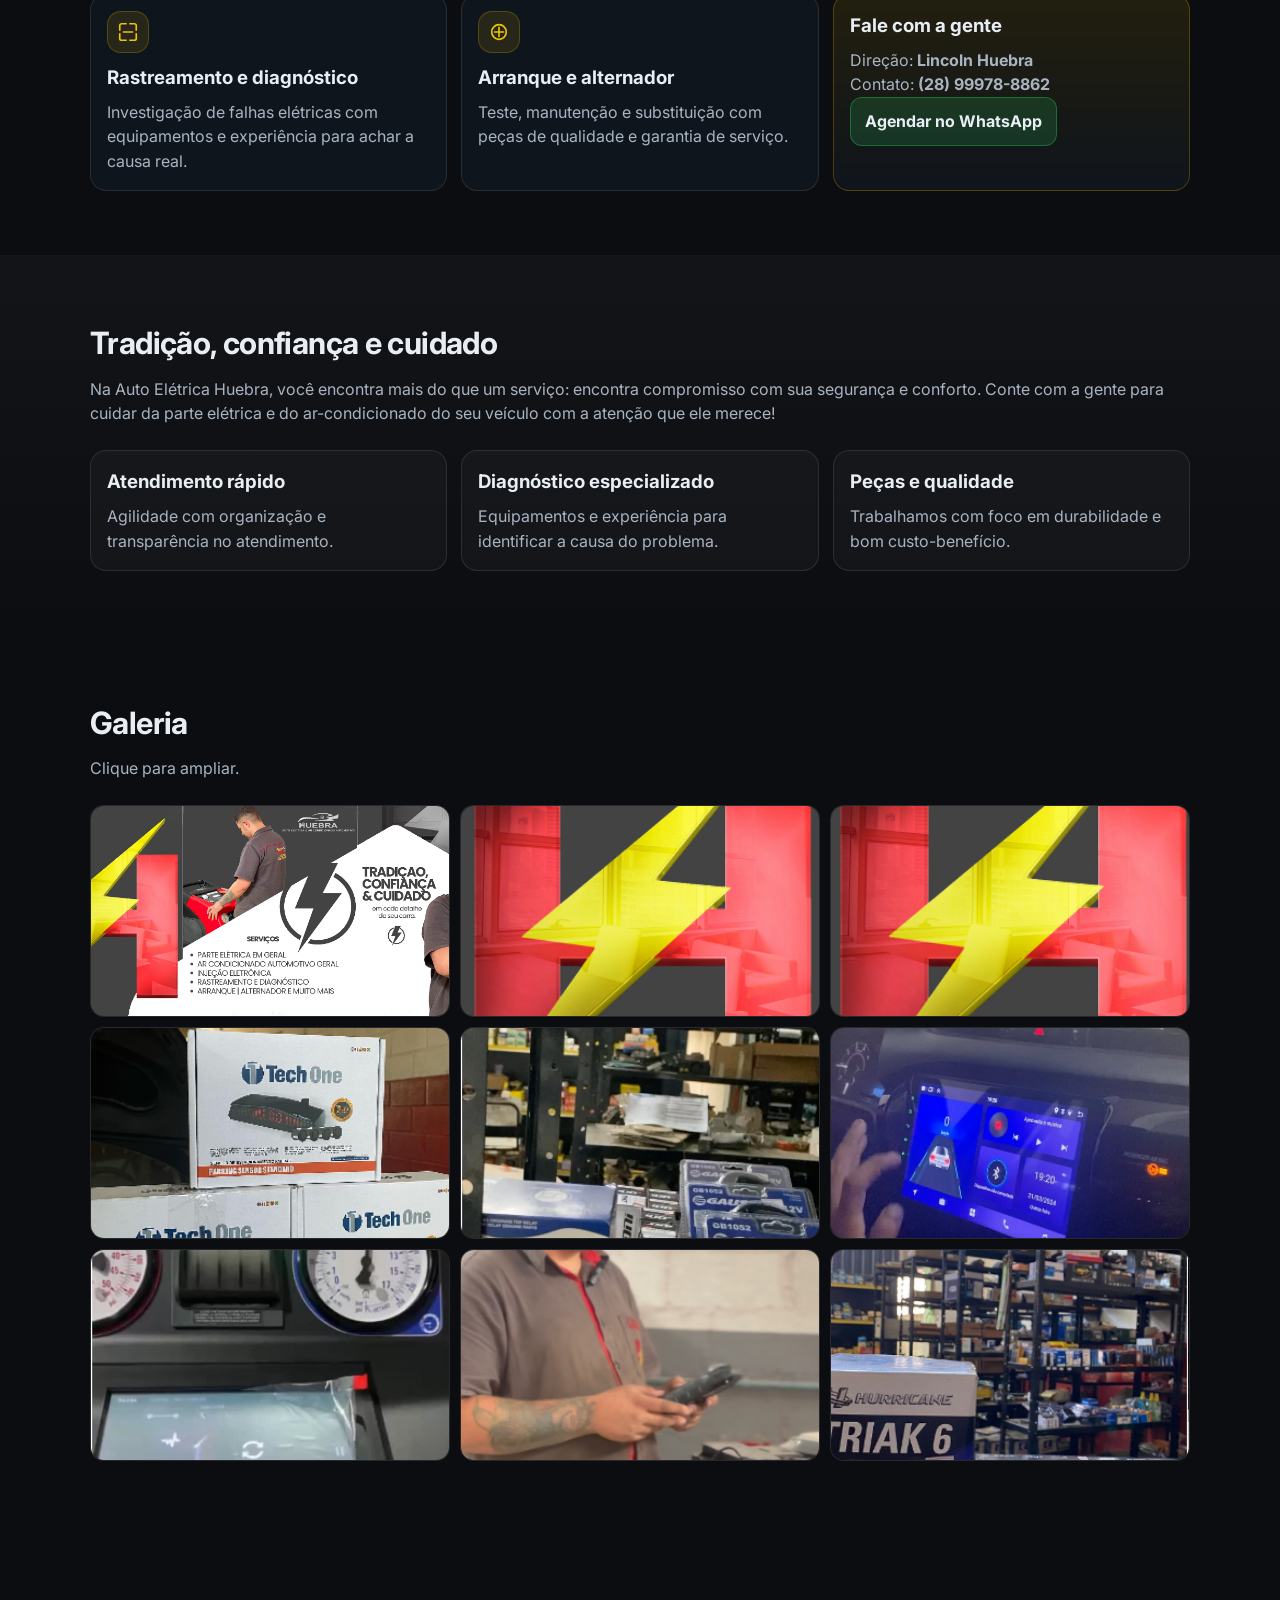
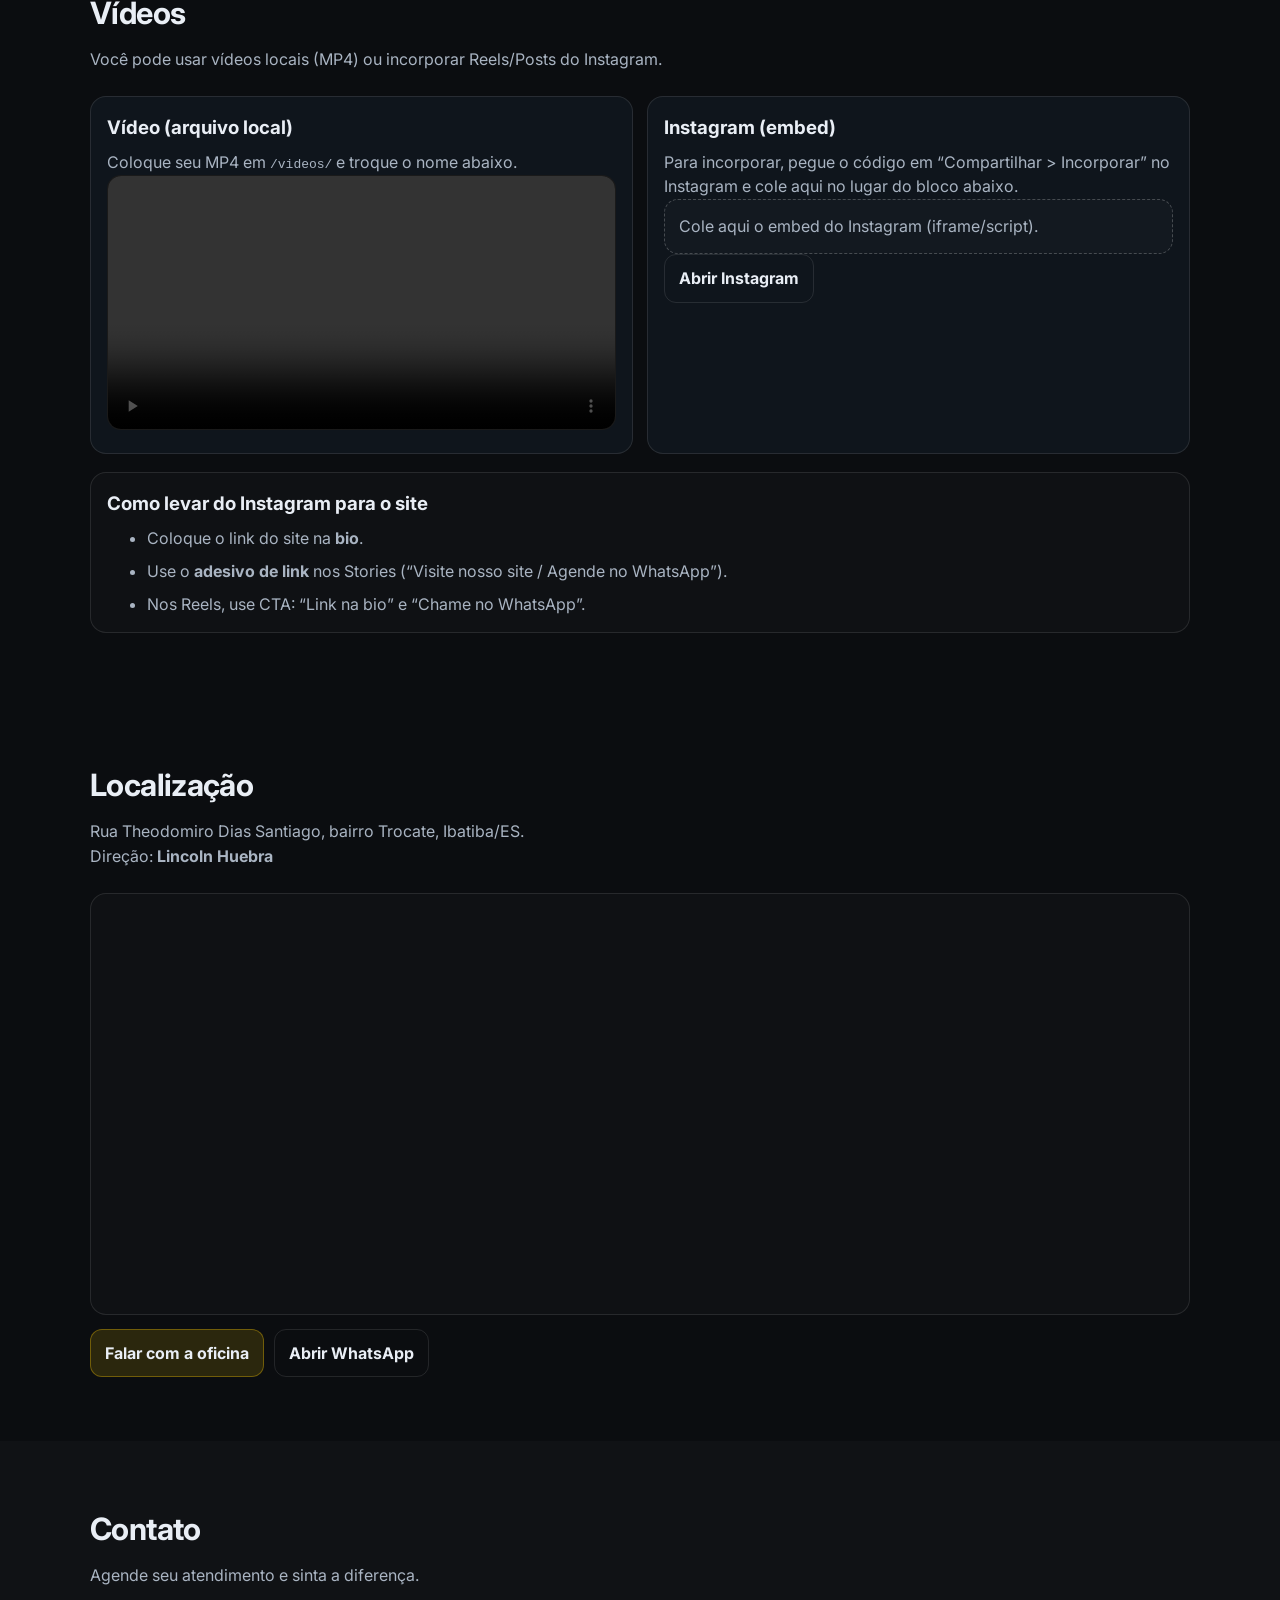
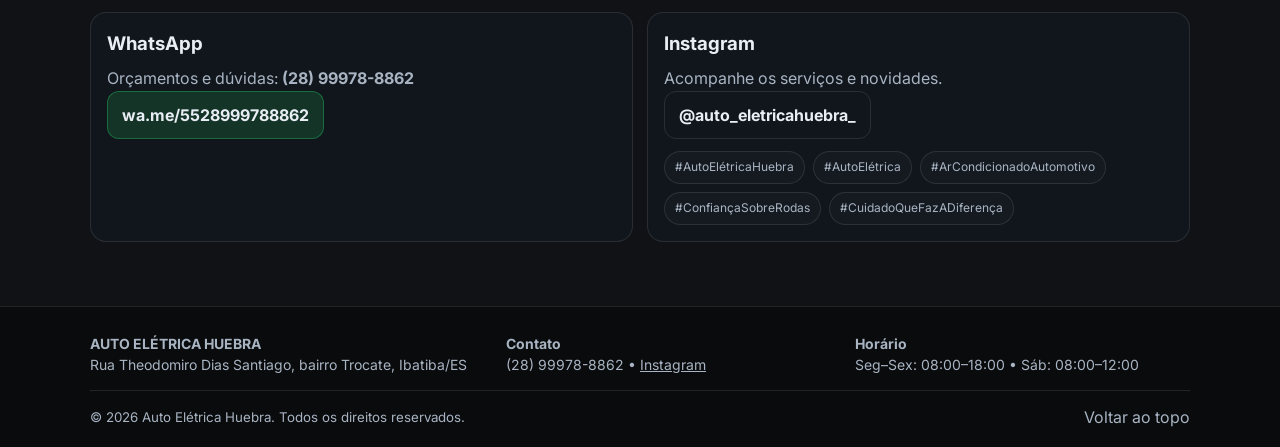
==== commit 527cb0c9: "Correção script" ====
--- a/index.html
+++ b/index.html
@@ -420,6 +420,6 @@
     WA
   </a>
 
-  <script src="script.js"></script>
+  <script src="scripts.js"></script>
 </body>
 </html>
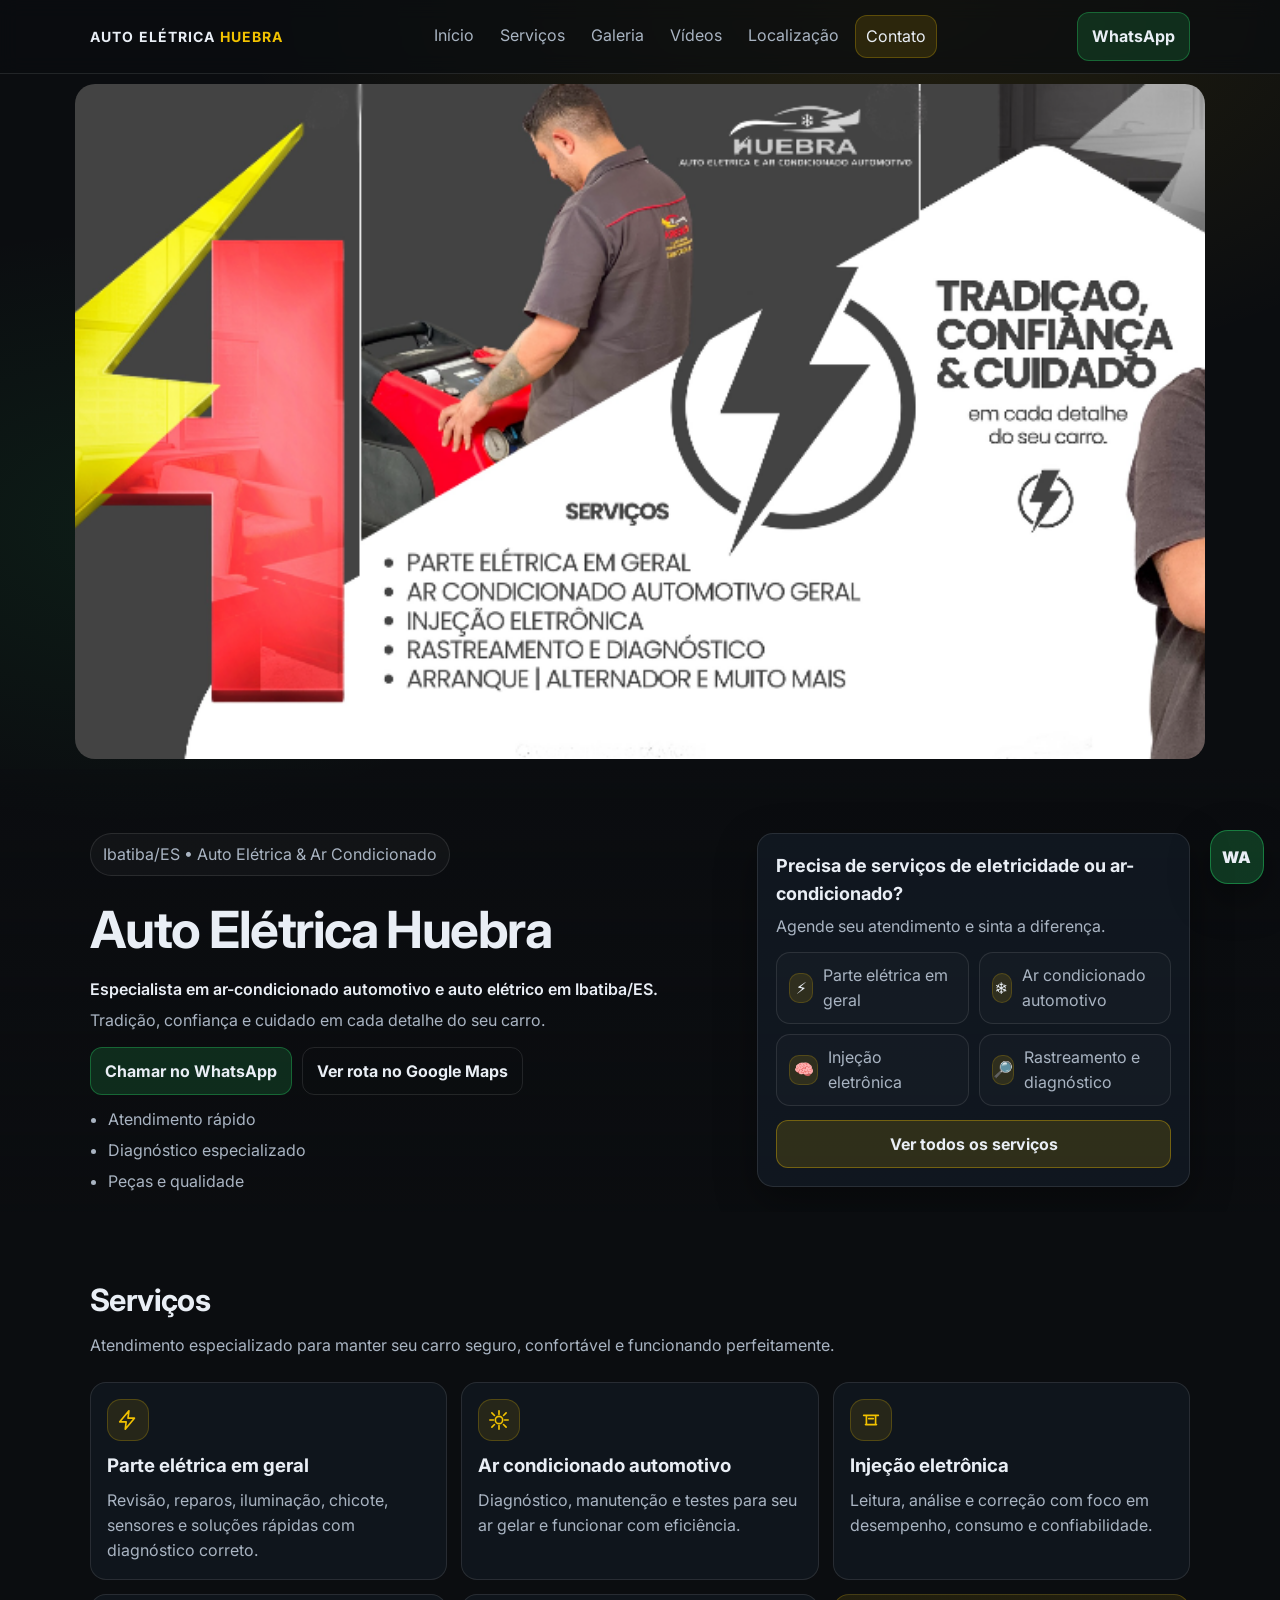
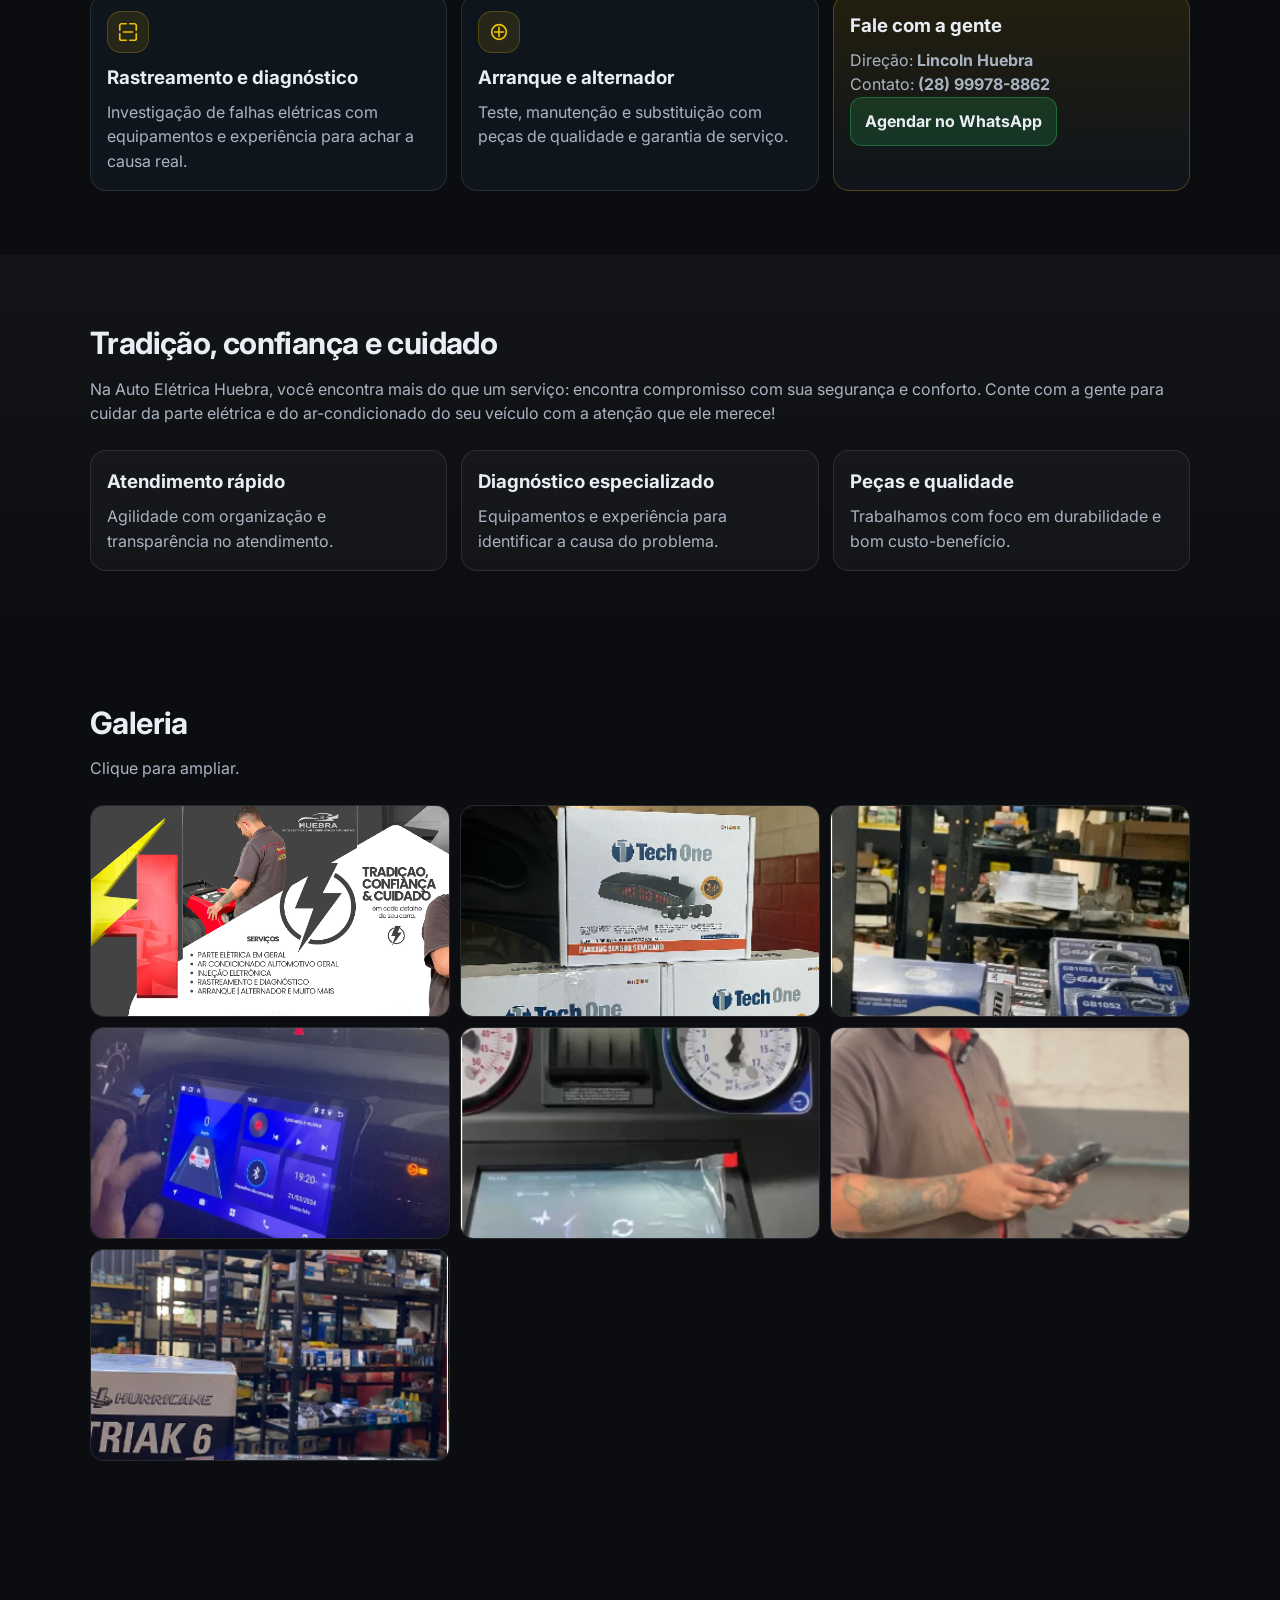
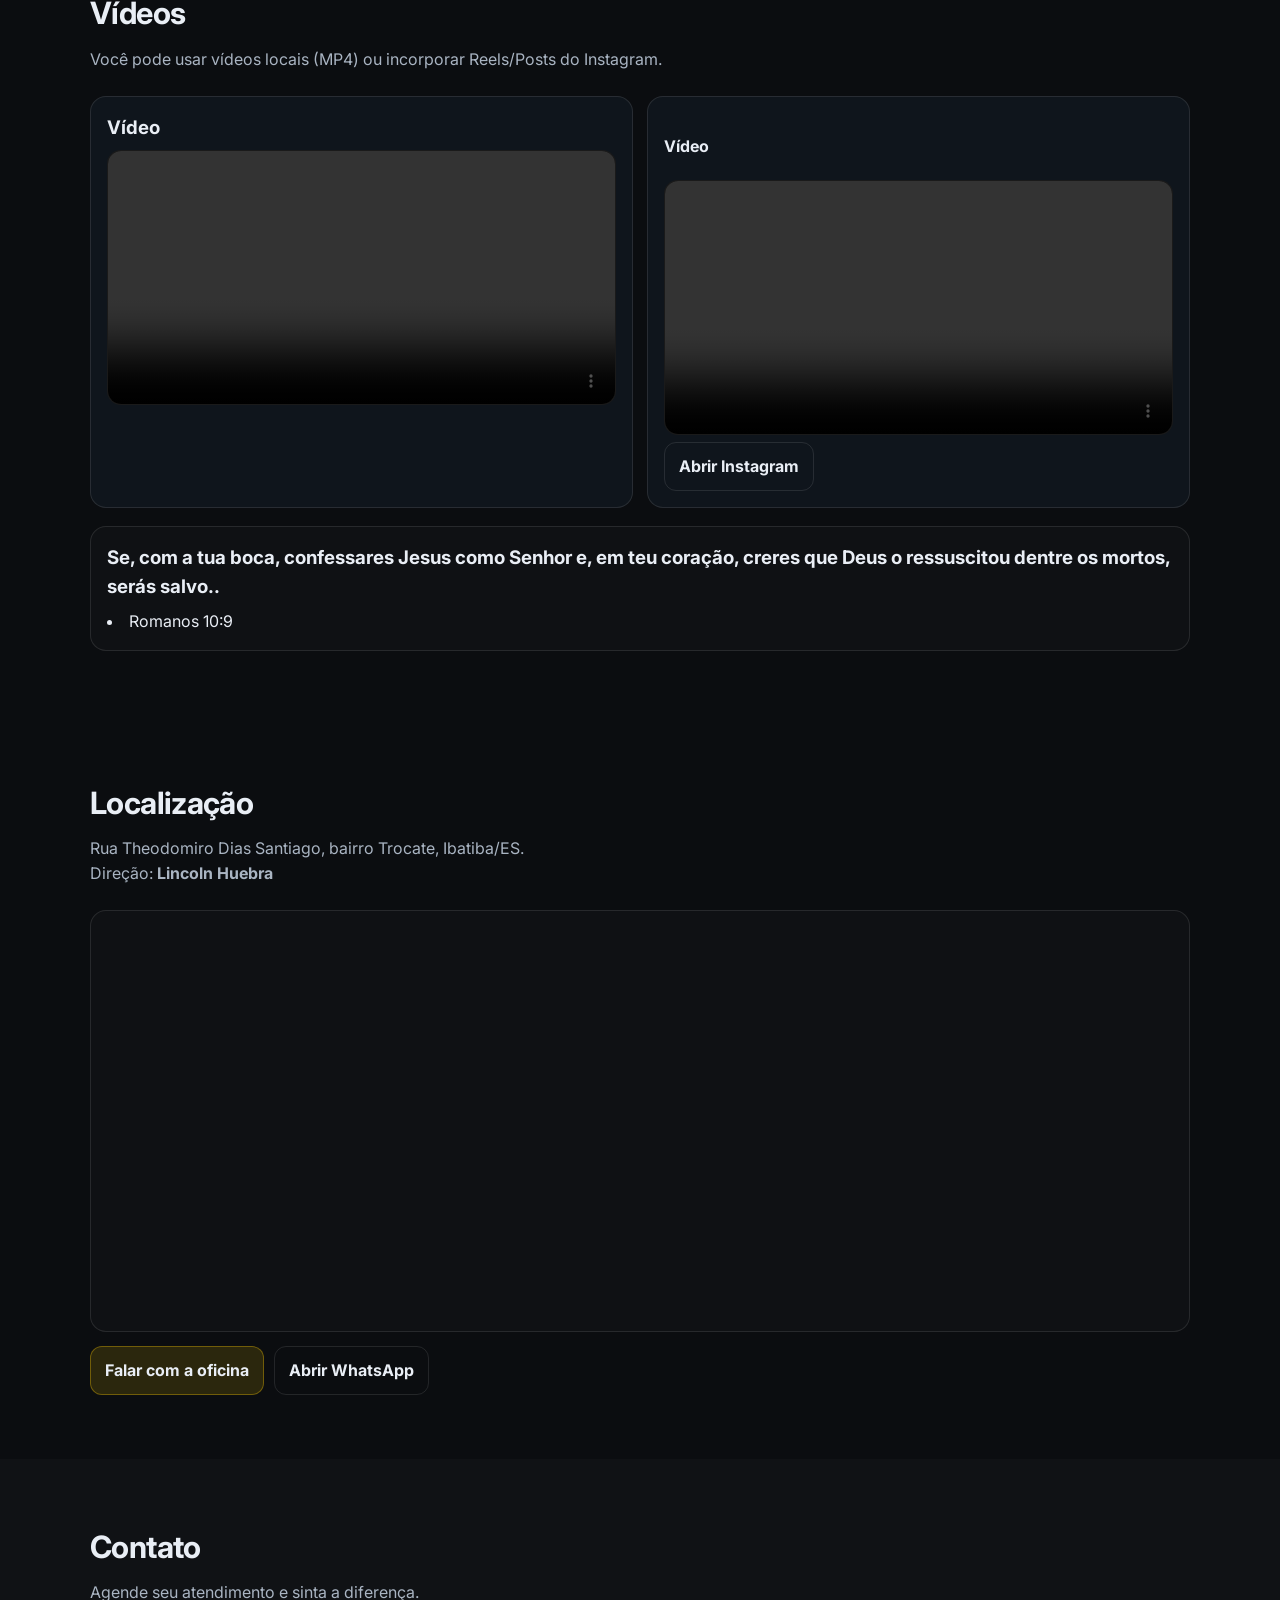
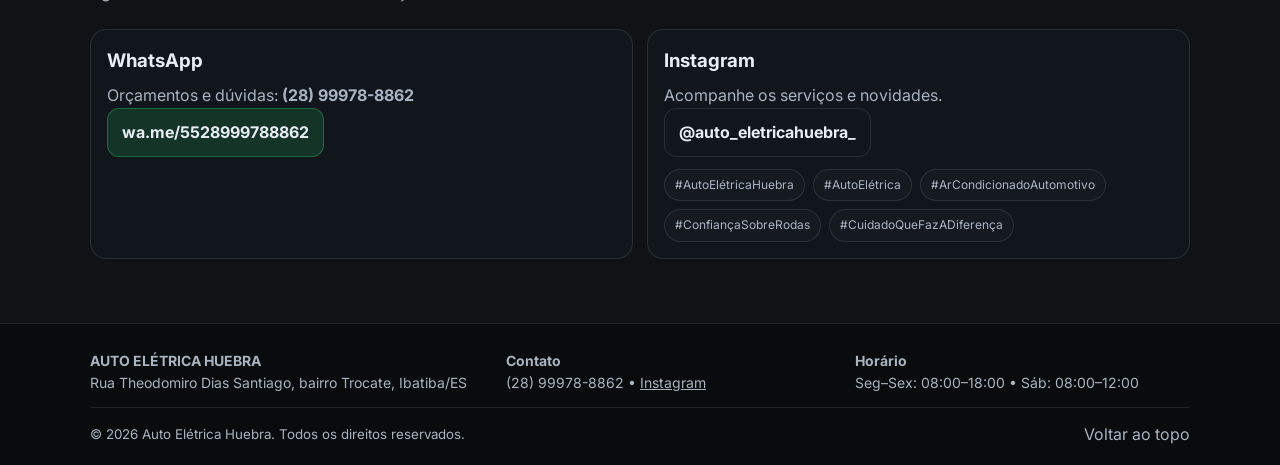
==== commit 23240939: "Atualização do site" ====
--- a/index.html
+++ b/index.html
@@ -228,12 +228,7 @@
           <button class="gallery__item" type="button">
                 <img src="img/banner-huebra.png" data-full="img/galeria-1.jpg" alt="Auto Elétrica Huebra - serviço e oficina" loading="lazy">
       </button>
-          <button class="gallery__item" type="button">
-            <img src="img/logo.png" data-full="img/galeria-2.jpg" alt="Auto Elétrica Huebra - banner de serviços" loading="lazy">
-          </button>
-          <button class="gallery__item" type="button">
-            <img src="img/logo-header.png" data-full="img/galeria-3.jpg" alt="Auto Elétrica Huebra - peças e produtos" loading="lazy">
-          </button>
+          
           <button class="gallery__item" type="button">
             <img src="img/huebra.png" data-full="img/galeria-4.jpg" alt="Auto Elétrica Huebra - estoque e prateleiras" loading="lazy">
           </button>
@@ -266,25 +261,21 @@
 
         <div class="grid grid--2">
           <article class="card">
-            <h3>Vídeo (arquivo local)</h3>
-            <p class="muted">Coloque seu MP4 em <code>/videos/</code> e troque o nome abaixo.</p>
+            <h3>Vídeo</h3>
+            <p class="muted">
             <video class="video" controls preload="metadata">
-              <source src="img/videoSerra.mp4" type="video/mp4" />
+              <source src="./img/videoSerra.mp4" type="video/mp4" />
               Seu navegador não suporta vídeo HTML5.
             </video>
           </article>
 
-          <article class="card">
-            <h3>Instagram (embed)</h3>
+         <article class="card">
+         <h4>Vídeo</h4>
             <p class="muted">
-              Para incorporar, pegue o código em “Compartilhar &gt; Incorporar” no Instagram
-              e cole aqui no lugar do bloco abaixo.
-            </p>
-
-            <!-- PLACEHOLDER: cole o embed do Instagram aqui -->
-            <div class="embedPlaceholder" role="note" aria-label="Local para embed do Instagram">
-              Cole aqui o embed do Instagram (iframe/script).
-            </div>
+            <video class="video" controls preload="metadata">
+              <source src="./img/videoSerra.mp4" type="video/mp4" />
+              Seu navegador não suporta vídeo HTML5.
+            </video>
 
             <a class="btn btn--ghost" href="https://www.instagram.com/auto_eletricahuebra_/" target="_blank" rel="noopener">
               Abrir Instagram
@@ -292,16 +283,15 @@
           </article>
         </div>
 
-        <div class="tips">
-          <h3>Como levar do Instagram para o site</h3>
-          <ul>
-            <li>Coloque o link do site na <strong>bio</strong>.</li>
-            <li>Use o <strong>adesivo de link</strong> nos Stories (“Visite nosso site / Agende no WhatsApp”).</li>
-            <li>Nos Reels, use CTA: “Link na bio” e “Chame no WhatsApp”.</li>
+          <div class="tips">
+          <h3>Se, com a tua boca, confessares Jesus como Senhor e, em teu coração, creres que Deus o ressuscitou dentre os mortos,  <strong>serás salvo.</strong>.</h3>
+          <ul></ul>            
+            <li>Romanos 10:9</li>
           </ul>
         </div>
       </div>
     </section>
+         
 
     <!-- LOCALIZAÇÃO -->
     <section class="section" id="localizacao">
@@ -420,6 +410,6 @@
     WA
   </a>
 
-  <script src="scripts.js"></script>
+  <script src="script.js"></script>
 </body>
 </html>
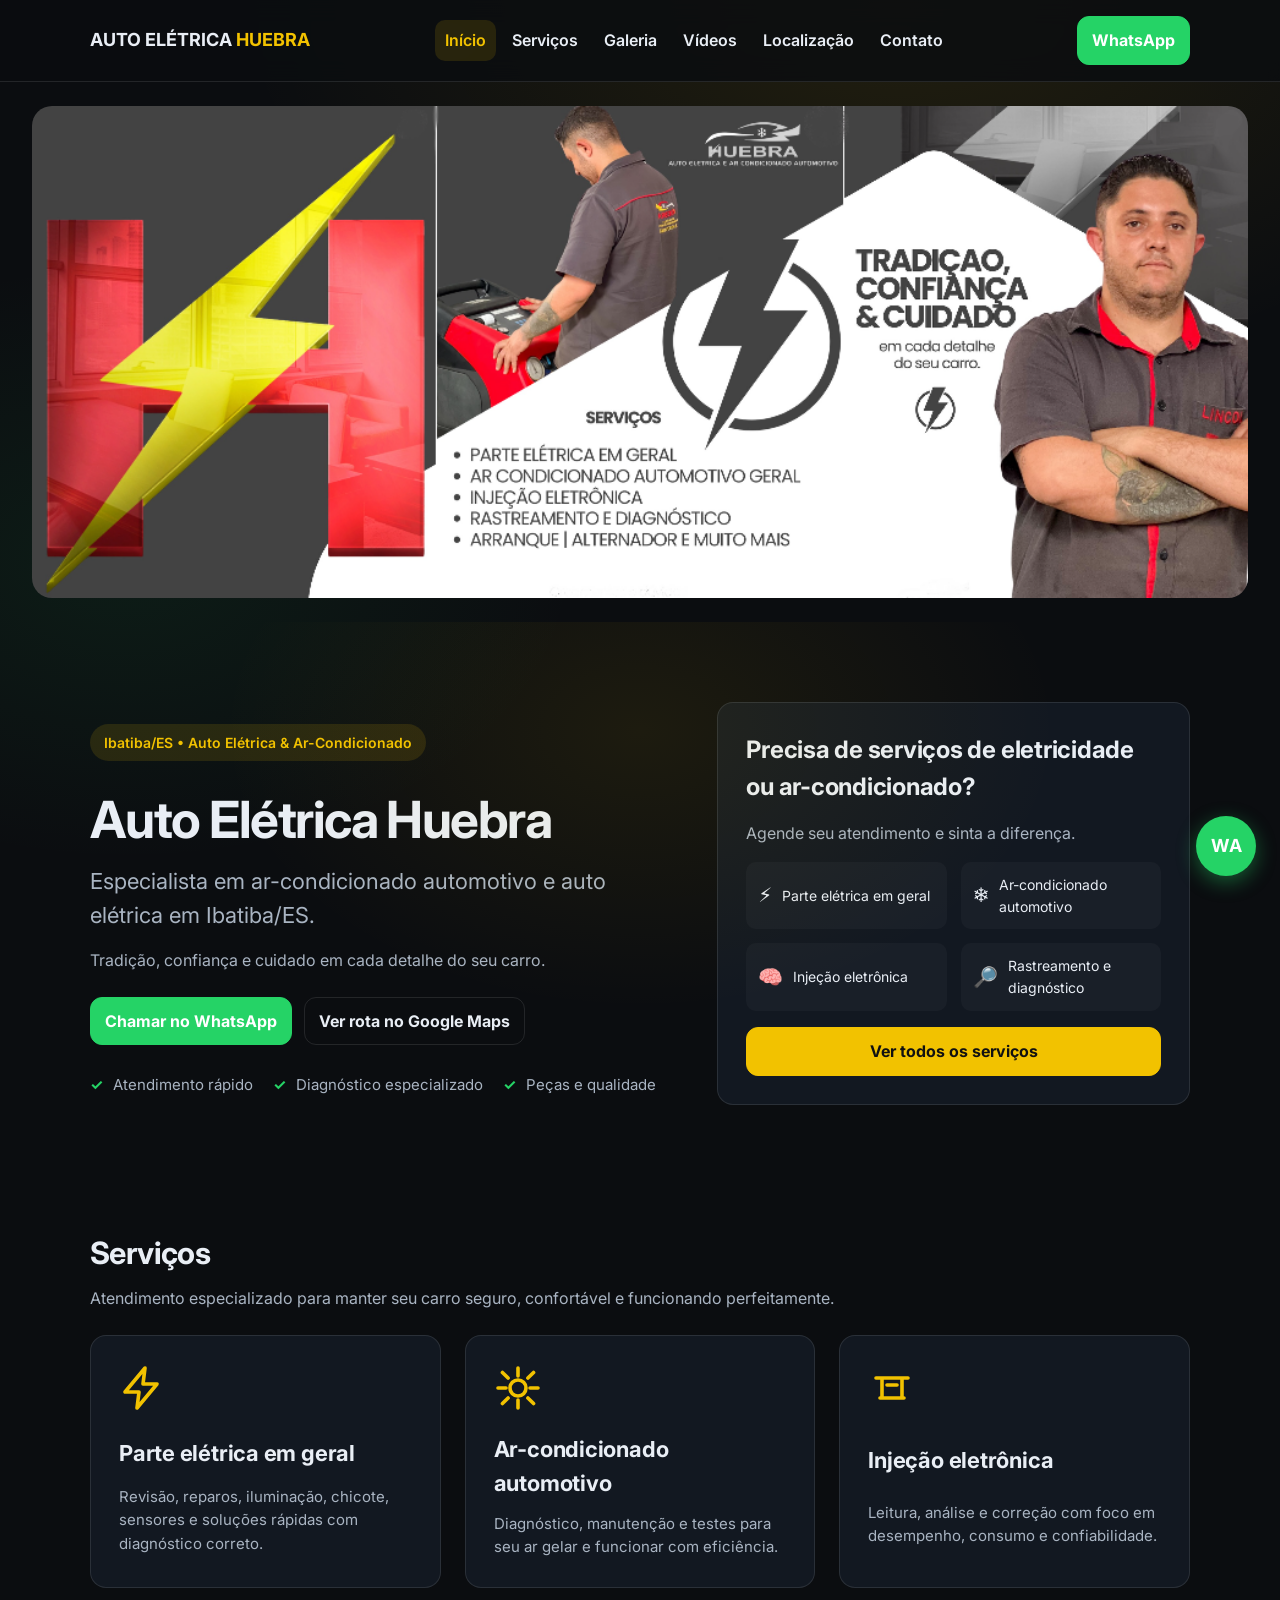
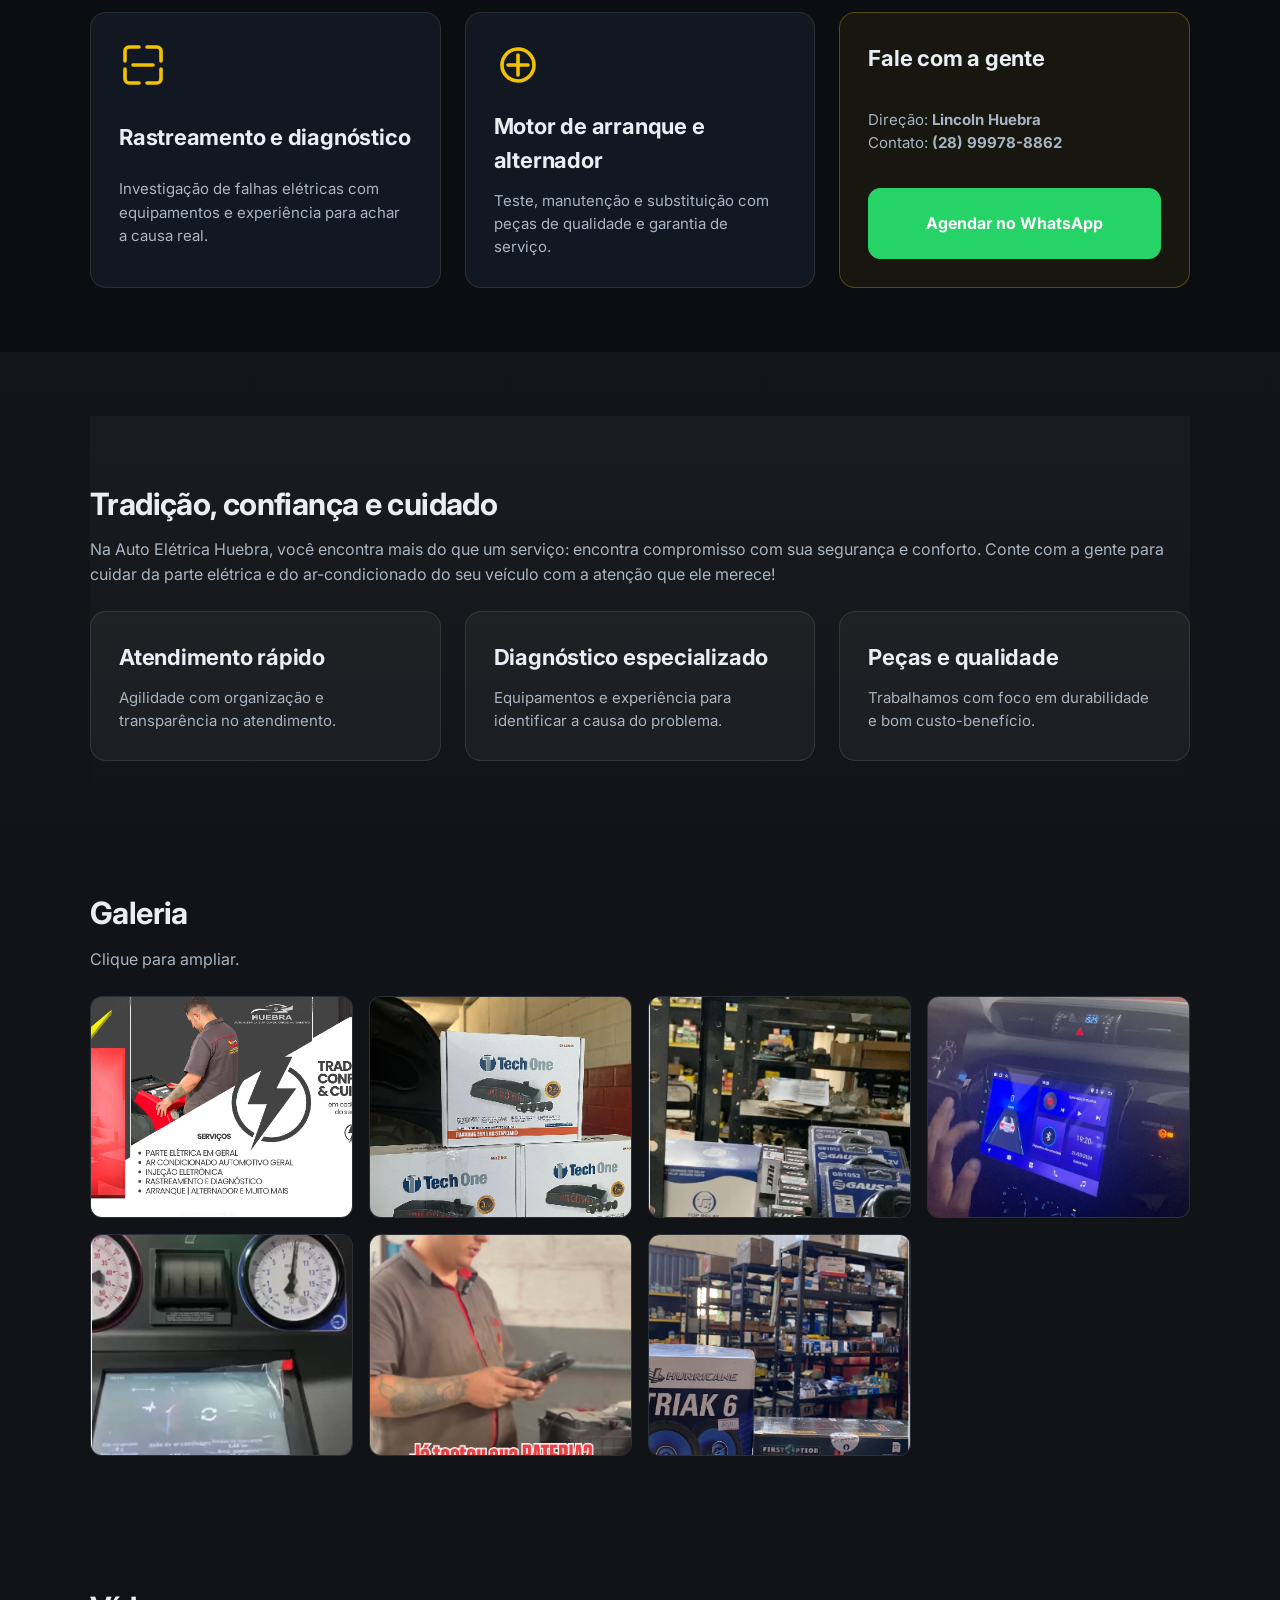
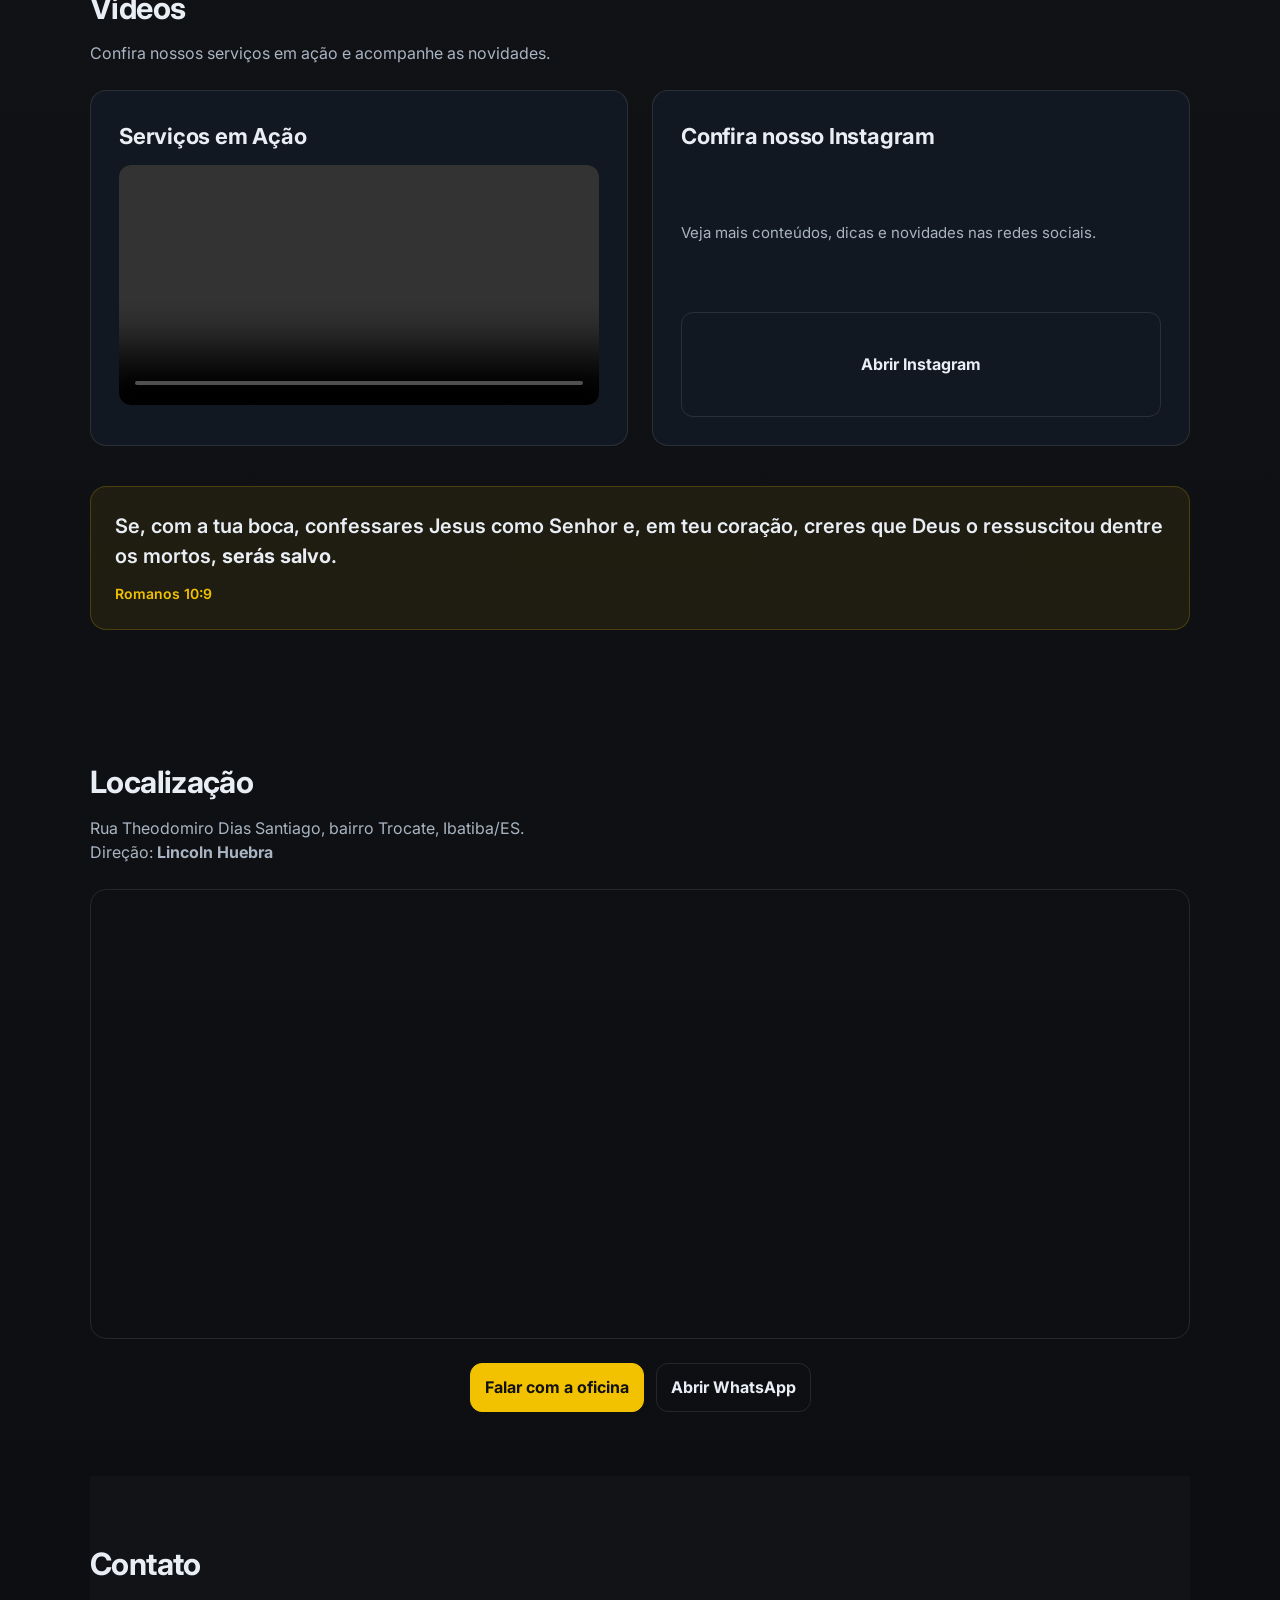
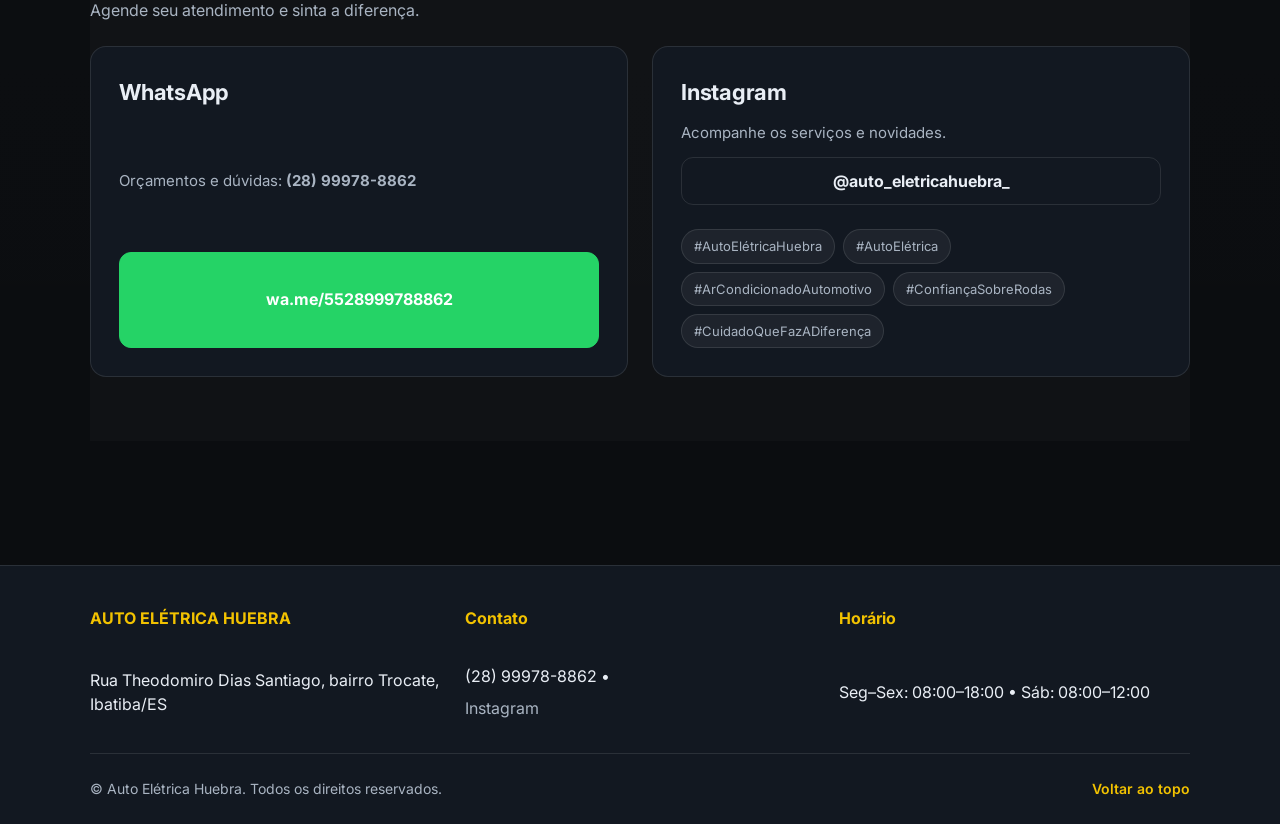
==== commit 5cb79cd0: "Atualização do site" ====
--- a/index.html
+++ b/index.html
@@ -3,46 +3,36 @@
 <head>
   <meta charset="utf-8" />
   <meta name="viewport" content="width=device-width, initial-scale=1" />
-
-  <title>Auto Elétrica Huebra | Auto Elétrica e Ar Condicionado Automotivo em Ibatiba/ES</title>
-  <meta name="description" content="Auto Elétrica Huebra em Ibatiba/ES. Parte elétrica em geral, ar condicionado automotivo, injeção eletrônica, rastreamento e diagnóstico, arranque e alternador. Agende pelo WhatsApp." />
-
+  <title>Auto Elétrica Huebra | Auto Elétrica e Ar-Condicionado Automotivo em Ibatiba/ES</title>
+  <meta name="description" content="Auto Elétrica Huebra em Ibatiba/ES. Parte elétrica em geral, ar-condicionado automotivo, injeção eletrônica, rastreamento e diagnóstico, motor de arranque e alternador. Agende pelo WhatsApp." />
   <!-- Open Graph (preview em redes sociais) -->
   <meta property="og:title" content="Auto Elétrica Huebra | Ibatiba/ES" />
-  <meta property="og:description" content="Especialista em ar-condicionado automotivo e auto elétrico. Agende pelo WhatsApp." />
+  <meta property="og:description" content="Especialista em ar-condicionado automotivo e auto elétrica. Agende pelo WhatsApp." />
   <meta property="og:type" content="website" />
   <meta property="og:image" content="img/og-image.jpg" />
   <meta property="og:locale" content="pt_BR" />
-
   <link rel="icon" href="img/favicon.png" />
-
   <!-- Google Fonts -->
   <link rel="preconnect" href="https://fonts.googleapis.com">
   <link rel="preconnect" href="https://fonts.gstatic.com" crossorigin>
   <link href="https://fonts.googleapis.com/css2?family=Inter:wght@400;600;700;800&display=swap" rel="stylesheet">
-
   <link rel="stylesheet" href="style.css" />
 </head>
-
 <body>
   <!-- Skip link -->
   <a class="skip-link" href="#inicio">Pular para o conteúdo</a>
-
+  
   <!-- HEADER -->
   <header class="header" id="topo">
     <div class="container header__inner">
       <a class="brand" href="#inicio" aria-label="Ir para o início">
-        <!-- Se tiver logo, descomente a img e coloque em /img/logo.png -->
-        <!-- <img class="brand__logo" src="img/logo.png" alt="Logo Auto Elétrica Huebra" /> -->
         <span class="brand__name">AUTO ELÉTRICA <strong>HUEBRA</strong></span>
       </a>
-
       <button class="nav-toggle" type="button" aria-label="Abrir menu" aria-controls="nav" aria-expanded="false">
         <span class="nav-toggle__bar"></span>
         <span class="nav-toggle__bar"></span>
         <span class="nav-toggle__bar"></span>
       </button>
-
       <nav class="nav" id="nav" aria-label="Menu principal">
         <a class="nav__link active" href="#inicio">Início</a>
         <a class="nav__link" href="#servicos">Serviços</a>
@@ -51,34 +41,30 @@
         <a class="nav__link" href="#localizacao">Localização</a>
         <a class="nav__link" href="#contato">Contato</a>
       </nav>
-
       <a class="btn btn--whatsapp header__cta" href="https://wa.me/5528999788862" target="_blank" rel="noopener">
         WhatsApp
       </a>
     </div>
   </header>
 
-<div class="banner-huebra">
-  <img src="./img/banner-huebra.png" alt="Banner Huebra">
-</div>
+  <div class="banner-huebra">
+    <img src="./img/banner-huebra.png" alt="Banner Auto Elétrica Huebra">
+  </div>
    
-    <main>
+  <main>
     <!-- HERO -->
     <section class="hero" id="inicio" aria-label="Destaque">
       <div class="hero__bg" aria-hidden="true"></div>
-
       <div class="container hero__inner">
         <div class="hero__content">
-          <p class="badge">Ibatiba/ES • Auto Elétrica & Ar Condicionado</p>
-
+          <p class="badge">Ibatiba/ES • Auto Elétrica & Ar-Condicionado</p>
           <h1>Auto Elétrica Huebra</h1>
           <p class="hero__subtitle">
-            Especialista em ar-condicionado automotivo e auto elétrico em Ibatiba/ES.
+            Especialista em ar-condicionado automotivo e auto elétrica em Ibatiba/ES.
           </p>
           <p class="hero__lead">
             Tradição, confiança e cuidado em cada detalhe do seu carro.
           </p>
-
           <div class="hero__actions">
             <a class="btn btn--whatsapp" href="https://wa.me/5528999788862" target="_blank" rel="noopener">
               Chamar no WhatsApp
@@ -87,18 +73,15 @@
               Ver rota no Google Maps
             </a>
           </div>
-
           <ul class="hero__highlights" aria-label="Destaques">
             <li>Atendimento rápido</li>
             <li>Diagnóstico especializado</li>
             <li>Peças e qualidade</li>
           </ul>
         </div>
-
         <div class="hero__card" aria-label="Serviços principais">
           <h2 class="hero__cardTitle">Precisa de serviços de eletricidade ou ar-condicionado?</h2>
           <p class="hero__cardText">Agende seu atendimento e sinta a diferença.</p>
-
           <div class="hero__miniGrid">
             <div class="miniItem">
               <span class="miniIcon" aria-hidden="true">⚡</span>
@@ -106,7 +89,7 @@
             </div>
             <div class="miniItem">
               <span class="miniIcon" aria-hidden="true">❄</span>
-              <span>Ar condicionado automotivo</span>
+              <span>Ar-condicionado automotivo</span>
             </div>
             <div class="miniItem">
               <span class="miniIcon" aria-hidden="true">🧠</span>
@@ -117,7 +100,6 @@
               <span>Rastreamento e diagnóstico</span>
             </div>
           </div>
-
           <a class="btn btn--primary hero__cardBtn" href="#servicos">Ver todos os serviços</a>
         </div>
       </div>
@@ -130,25 +112,21 @@
           <h2>Serviços</h2>
           <p>Atendimento especializado para manter seu carro seguro, confortável e funcionando perfeitamente.</p>
         </div>
-
         <div class="grid grid--3">
           <article class="card">
             <div class="card__icon" aria-hidden="true">
-              <!-- SVG inline simples -->
               <svg viewBox="0 0 24 24" fill="none"><path d="M13 2L3 14h7l-1 8 10-12h-7l1-8Z" stroke="currentColor" stroke-width="1.8" stroke-linecap="round" stroke-linejoin="round"/></svg>
             </div>
             <h3>Parte elétrica em geral</h3>
             <p>Revisão, reparos, iluminação, chicote, sensores e soluções rápidas com diagnóstico correto.</p>
           </article>
-
           <article class="card">
             <div class="card__icon" aria-hidden="true">
               <svg viewBox="0 0 24 24" fill="none"><path d="M12 2v4M12 18v4M4.22 4.22l2.83 2.83M16.95 16.95l2.83 2.83M2 12h4M18 12h4M4.22 19.78l2.83-2.83M16.95 7.05l2.83-2.83" stroke="currentColor" stroke-width="1.8" stroke-linecap="round"/><path d="M12 8a4 4 0 1 0 0 8 4 4 0 0 0 0-8Z" stroke="currentColor" stroke-width="1.8"/></svg>
             </div>
-            <h3>Ar condicionado automotivo</h3>
+            <h3>Ar-condicionado automotivo</h3>
             <p>Diagnóstico, manutenção e testes para seu ar gelar e funcionar com eficiência.</p>
           </article>
-
           <article class="card">
             <div class="card__icon" aria-hidden="true">
               <svg viewBox="0 0 24 24" fill="none"><path d="M4 7h16M7 7v10m10-10v10M6 17h12" stroke="currentColor" stroke-width="1.8" stroke-linecap="round"/><path d="M9.5 10.5h5" stroke="currentColor" stroke-width="1.8" stroke-linecap="round"/></svg>
@@ -156,7 +134,6 @@
             <h3>Injeção eletrônica</h3>
             <p>Leitura, análise e correção com foco em desempenho, consumo e confiabilidade.</p>
           </article>
-
           <article class="card">
             <div class="card__icon" aria-hidden="true">
               <svg viewBox="0 0 24 24" fill="none"><path d="M10 3H5a2 2 0 0 0-2 2v5m18 0V5a2 2 0 0 0-2-2h-5M14 21h5a2 2 0 0 0 2-2v-5M3 14v5a2 2 0 0 0 2 2h5" stroke="currentColor" stroke-width="1.8" stroke-linecap="round"/><path d="M7 12h10" stroke="currentColor" stroke-width="1.8" stroke-linecap="round"/></svg>
@@ -164,15 +141,13 @@
             <h3>Rastreamento e diagnóstico</h3>
             <p>Investigação de falhas elétricas com equipamentos e experiência para achar a causa real.</p>
           </article>
-
           <article class="card">
             <div class="card__icon" aria-hidden="true">
               <svg viewBox="0 0 24 24" fill="none"><path d="M7 12h10M12 7v10" stroke="currentColor" stroke-width="1.8" stroke-linecap="round"/><path d="M20 12a8 8 0 1 1-16 0 8 8 0 0 1 16 0Z" stroke="currentColor" stroke-width="1.8"/></svg>
             </div>
-            <h3>Arranque e alternador</h3>
+            <h3>Motor de arranque e alternador</h3>
             <p>Teste, manutenção e substituição com peças de qualidade e garantia de serviço.</p>
           </article>
-
           <article class="card card--accent">
             <h3>Fale com a gente</h3>
             <p class="muted">
@@ -190,6 +165,9 @@
     <!-- DIFERENCIAIS -->
     <section class="section section--dark" aria-label="Diferenciais">
       <div class="container">
+            <!-- DIFERENCIAIS -->
+    <section class="section section--dark" aria-label="Diferenciais">
+      <div class="container">
         <div class="section__head">
           <h2>Tradição, confiança e cuidado</h2>
           <p>
@@ -197,7 +175,6 @@
             Conte com a gente para cuidar da parte elétrica e do ar-condicionado do seu veículo com a atenção que ele merece!
           </p>
         </div>
-
         <div class="grid grid--3">
           <article class="card card--dark">
             <h3>Atendimento rápido</h3>
@@ -222,31 +199,28 @@
           <h2>Galeria</h2>
           <p>Clique para ampliar.</p>
         </div>
-
         <div class="gallery" aria-label="Galeria de fotos">
-          <!-- Troque os arquivos em /img mantendo os nomes ou edite aqui -->
-          <button class="gallery__item" type="button">
-                <img src="img/banner-huebra.png" data-full="img/galeria-1.jpg" alt="Auto Elétrica Huebra - serviço e oficina" loading="lazy">
-      </button>
-          
-          <button class="gallery__item" type="button">
-            <img src="img/huebra.png" data-full="img/galeria-4.jpg" alt="Auto Elétrica Huebra - estoque e prateleiras" loading="lazy">
-          </button>
-          <button class="gallery__item" type="button">
-            <img src="img/huebra2.png" data-full="img/galeria-5.jpg" alt="Auto Elétrica Huebra - painel e multimídia" loading="lazy">
-          </button>
-          <button class="gallery__item" type="button">
-            <img src="img/huebra3.png" data-full="img/galeria-6.jpg" alt="Auto Elétrica Huebra - equipamento de ar condicionado" loading="lazy">
-          </button>
-          <button class="gallery__item" type="button">
-            <img src="img/huebra4.png" data-full="img/galeria-7.jpg" alt="Auto Elétrica Huebra - teste de bateria" loading="lazy">
-          </button>
-          <button class="gallery__item" type="button">
-            <img src="img/huebra5.png" data-full="img/galeria-8.jpg" alt="Auto Elétrica Huebra - instalação interna" loading="lazy">
-          </button>
-          <button class="gallery__item" type="button">
-            <img src="img/huebra1.png" data-full="img/galeria-9.jpg" alt="Auto Elétrica Huebra - identidade visual" loading="lazy">
-         </button>
+          <button class="gallery__item" type="button">
+            <img src="img/banner-huebra.png" data-full="img/banner-huebra.png" alt="Auto Elétrica Huebra - banner principal" loading="lazy">
+          </button>
+          <button class="gallery__item" type="button">
+            <img src="img/huebra.png" data-full="img/huebra.png" alt="Auto Elétrica Huebra - oficina" loading="lazy">
+          </button>
+          <button class="gallery__item" type="button">
+            <img src="img/huebra2.png" data-full="img/huebra2.png" alt="Auto Elétrica Huebra - equipamentos" loading="lazy">
+          </button>
+          <button class="gallery__item" type="button">
+            <img src="img/huebra3.png" data-full="img/huebra3.png" alt="Auto Elétrica Huebra - ar-condicionado" loading="lazy">
+          </button>
+          <button class="gallery__item" type="button">
+            <img src="img/huebra4.png" data-full="img/huebra4.png" alt="Auto Elétrica Huebra - diagnóstico" loading="lazy">
+          </button>
+          <button class="gallery__item" type="button">
+            <img src="img/huebra5.png" data-full="img/huebra5.png" alt="Auto Elétrica Huebra - instalação" loading="lazy">
+          </button>
+          <button class="gallery__item" type="button">
+            <img src="img/huebra1.png" data-full="img/huebra1.png" alt="Auto Elétrica Huebra - fachada" loading="lazy">
+          </button>
         </div>
       </div>
     </section>
@@ -256,43 +230,33 @@
       <div class="container">
         <div class="section__head">
           <h2>Vídeos</h2>
-          <p>Você pode usar vídeos locais (MP4) ou incorporar Reels/Posts do Instagram.</p>
-        </div>
-
+          <p>Confira nossos serviços em ação e acompanhe as novidades.</p>
+        </div>
         <div class="grid grid--2">
           <article class="card">
-            <h3>Vídeo</h3>
-            <p class="muted">
+            <h3>Serviços em Ação</h3>
             <video class="video" controls preload="metadata">
               <source src="./img/videoSerra.mp4" type="video/mp4" />
               Seu navegador não suporta vídeo HTML5.
             </video>
           </article>
-
-         <article class="card">
-         <h4>Vídeo</h4>
-            <p class="muted">
-            <video class="video" controls preload="metadata">
-              <source src="./img/videoSerra.mp4" type="video/mp4" />
-              Seu navegador não suporta vídeo HTML5.
-            </video>
-
+          <article class="card">
+            <h3>Confira nosso Instagram</h3>
+            <p class="muted">Veja mais conteúdos, dicas e novidades nas redes sociais.</p>
             <a class="btn btn--ghost" href="https://www.instagram.com/auto_eletricahuebra_/" target="_blank" rel="noopener">
               Abrir Instagram
             </a>
           </article>
         </div>
-
-          <div class="tips">
-          <h3>Se, com a tua boca, confessares Jesus como Senhor e, em teu coração, creres que Deus o ressuscitou dentre os mortos,  <strong>serás salvo.</strong>.</h3>
-          <ul></ul>            
+        <div class="tips">
+          <h3>Se, com a tua boca, confessares Jesus como Senhor e, em teu coração, creres que Deus o ressuscitou dentre os mortos, <strong>serás salvo</strong>.</h3>
+          <ul>
             <li>Romanos 10:9</li>
           </ul>
         </div>
       </div>
     </section>
          
-
     <!-- LOCALIZAÇÃO -->
     <section class="section" id="localizacao">
       <div class="container">
@@ -303,7 +267,6 @@
             Direção: <strong>Lincoln Huebra</strong>
           </p>
         </div>
-
         <div class="map">
           <iframe
             src="https://www.google.com/maps/embed?pb=!1m18!1m12!1m3!1d3148.0173326234426!2d-41.50643937611772!3d-20.232083949073566!2m3!1f0!2f0!3f0!3m2!1i1024!2i768!4f13.1!3m3!1m2!1s0xba3a3f0333e73b%3A0x42cfa03778e4f099!2sAuto%20El%C3%A9trica%20e%20Ar%20Condicionando%20Huebra!5e0!3m2!1spt-BR!2sbr!4v1779394638844!5m2!1spt-BR!2sbr"
@@ -313,7 +276,6 @@
             title="Mapa - Auto Elétrica Huebra">
           </iframe>
         </div>
-
         <div class="ctaRow">
           <a class="btn btn--primary" href="#contato">Falar com a oficina</a>
           <a class="btn btn--ghost" href="https://wa.me/5528999788862" target="_blank" rel="noopener">Abrir WhatsApp</a>
@@ -328,7 +290,6 @@
           <h2>Contato</h2>
           <p>Agende seu atendimento e sinta a diferença.</p>
         </div>
-
         <div class="grid grid--2">
           <article class="card">
             <h3>WhatsApp</h3>
@@ -339,14 +300,12 @@
               wa.me/5528999788862
             </a>
           </article>
-
           <article class="card">
             <h3>Instagram</h3>
             <p class="muted">Acompanhe os serviços e novidades.</p>
             <a class="btn btn--ghost" href="https://www.instagram.com/auto_eletricahuebra_/" target="_blank" rel="noopener">
               @auto_eletricahuebra_
             </a>
-
             <div class="tags" aria-label="Hashtags">
               <span>#AutoElétricaHuebra</span>
               <span>#AutoElétrica</span>
@@ -367,18 +326,15 @@
         <strong>AUTO ELÉTRICA HUEBRA</strong><br/>
         Rua Theodomiro Dias Santiago, bairro Trocate, Ibatiba/ES
       </div>
-
       <div>
         <strong>Contato</strong><br/>
         (28) 99978-8862 • <a href="https://www.instagram.com/auto_eletricahuebra_/" target="_blank" rel="noopener">Instagram</a>
       </div>
-
       <div>
         <strong>Horário</strong><br/>
         Seg–Sex: 08:00–18:00 • Sáb: 08:00–12:00
       </div>
     </div>
-
     <div class="container footer__bottom">
       <small>© <span id="year"></span> Auto Elétrica Huebra. Todos os direitos reservados.</small>
       <a class="toTop" href="#topo">Voltar ao topo</a>
@@ -390,17 +346,13 @@
     <div class="lightbox__backdrop" data-close="true"></div>
     <figure class="lightbox__content" role="dialog" aria-modal="true" aria-label="Imagem ampliada">
       <button class="lightbox__close" type="button" aria-label="Fechar" data-close="true">×</button>
-
       <button class="lightbox__nav lightbox__nav--prev" type="button" aria-label="Imagem anterior" data-prev="true">
         ‹
       </button>
-
       <img class="lightbox__img" id="lightboxImg" alt="" />
-
       <button class="lightbox__nav lightbox__nav--next" type="button" aria-label="Próxima imagem" data-next="true">
         ›
       </button>
-
       <figcaption class="lightbox__caption" id="lightboxCaption"></figcaption>
     </figure>
   </div>
@@ -412,4 +364,4 @@
 
   <script src="script.js"></script>
 </body>
-</html>+</html>
--- a/style.css
+++ b/style.css
@@ -1,566 +1,954 @@
-:root{
+/* ========================================
+   VARIÁVEIS E RESET
+======================================== */
+:root {
   --bg: #0b0d10;
-  --bg-2:#0f141a;
-  --soft:#0e1116;
-  --card:#121821;
-  --text:#e9eef5;
-  --muted:#a9b4c2;
-  --line: rgba(255,255,255,.10);
-
-  --yellow:#f2c200;
-  --green:#25D366;
-  --white:#ffffff;
+  --bg-2: #0f141a;
+  --soft: #0e1116;
+  --card: #121821;
+  --text: #e9eef5;
+  --muted: #a9b4c2;
+  --line: rgba(255, 255, 255, 0.10);
+
+  --yellow: #f2c200;
+  --green: #25D366;
+  --white: #ffffff;
 
   --radius: 16px;
-  --shadow: 0 14px 40px rgba(0,0,0,.35);
+  --shadow: 0 14px 40px rgba(0, 0, 0, 0.35);
 
   --container: 1100px;
 }
 
-*{box-sizing:border-box}
-html{scroll-behavior:smooth}
-body{
-  margin:0;
+* {
+  box-sizing: border-box;
+}
+
+html {
+  scroll-behavior: smooth;
+}
+
+body {
+  margin: 0;
   font-family: Inter, system-ui, -apple-system, Segoe UI, Roboto, Arial, sans-serif;
   color: var(--text);
-  background: radial-gradient(1200px 700px at 70% 0%, rgba(242,194,0,.10), transparent 55%),
-              radial-gradient(900px 600px at 10% 10%, rgba(37,211,102,.08), transparent 50%),
+  background: radial-gradient(1200px 700px at 70% 0%, rgba(242, 194, 0, 0.10), transparent 55%),
+              radial-gradient(900px 600px at 10% 10%, rgba(37, 211, 102, 0.08), transparent 50%),
               var(--bg);
-  line-height:1.55;
-}
-img{max-width:100%; display:block}
-a{color:inherit}
-
-.skip-link{
-  position:absolute; left:-999px; top:12px;
-  background: var(--yellow); color:#111;
-  padding:10px 12px; border-radius:10px;
-  z-index:9999;
-}
-.skip-link:focus{left:12px}
-
+  line-height: 1.55;
+}
+
+img {
+  max-width: 100%;
+  display: block;
+}
+
+a {
+  color: inherit;
+}
+
+/* ========================================
+   SKIP LINK (ACESSIBILIDADE)
+======================================== */
+.skip-link {
+  position: absolute;
+  left: -999px;
+  top: 12px;
+  background: var(--yellow);
+  color: #111;
+  padding: 10px 12px;
+  border-radius: 10px;
+  z-index: 9999;
+  font-weight: 600;
+  text-decoration: none;
+}
+
+.skip-link:focus {
+  left: 12px;
+}
+
+/* ========================================
+   HEADER
+======================================== */
+.header {
+  position: sticky;
+  top: 0;
+  z-index: 999;
+  background: rgba(11, 13, 16, 0.85);
+  backdrop-filter: blur(12px);
+  border-bottom: 1px solid var(--line);
+  padding: 16px 0;
+}
+
+.header__inner {
+  display: flex;
+  align-items: center;
+  justify-content: space-between;
+  gap: 20px;
+}
+
+.brand {
+  text-decoration: none;
+  display: flex;
+  align-items: center;
+  gap: 12px;
+  font-size: 18px;
+  font-weight: 700;
+}
+
+.brand__logo {
+  width: 40px;
+  height: 40px;
+  object-fit: contain;
+}
+
+.brand strong {
+  color: var(--yellow);
+}
+
+/* ========================================
+   NAVEGAÇÃO MOBILE
+======================================== */
+.nav-toggle {
+  display: flex;
+  flex-direction: column;
+  gap: 5px;
+  background: transparent;
+  border: 0;
+  cursor: pointer;
+  padding: 8px;
+}
+
+.nav-toggle__bar {
+  width: 24px;
+  height: 2px;
+  background: var(--text);
+  border-radius: 2px;
+  transition: transform 0.2s ease, opacity 0.2s ease;
+}
+
+.nav-toggle[aria-expanded="true"] .nav-toggle__bar:nth-child(1) {
+  transform: translateY(7px) rotate(45deg);
+}
+
+.nav-toggle[aria-expanded="true"] .nav-toggle__bar:nth-child(2) {
+  opacity: 0;
+}
+
+.nav-toggle[aria-expanded="true"] .nav-toggle__bar:nth-child(3) {
+  transform: translateY(-7px) rotate(-45deg);
+}
+
+.nav {
+  position: fixed;
+  top: 72px;
+  right: -100%;
+  width: min(300px, 85vw);
+  height: calc(100vh - 72px);
+  background: var(--card);
+  border-left: 1px solid var(--line);
+  box-shadow: var(--shadow);
+  padding: 24px;
+  display: flex;
+  flex-direction: column;
+  gap: 8px;
+  transition: right 0.3s ease;
+  overflow-y: auto;
+}
+
+.nav.open {
+  right: 0;
+}
+
+.nav__link {
+  padding: 12px 16px;
+  text-decoration: none;
+  border-radius: 10px;
+  font-weight: 600;
+  transition: background 0.15s ease, color 0.15s ease;
+}
+
+.nav__link:hover {
+  background: rgba(255, 255, 255, 0.05);
+}
+
+.nav__link.active {
+  background: rgba(242, 194, 0, 0.12);
+  color: var(--yellow);
+}
+
+.header__cta {
+  display: none;
+}
+
+@media (min-width: 900px) {
+  .nav-toggle {
+    display: none;
+  }
+
+  .nav {
+    position: static;
+    display: flex;
+    flex-direction: row;
+    background: transparent;
+    border: 0;
+    box-shadow: none;
+    padding: 0;
+    gap: 6px;
+    width: auto;
+    height: auto;
+  }
+
+  .nav__link {
+    padding: 8px 10px;
+  }
+
+  .header__cta {
+    display: inline-flex;
+  }
+}
+
+/* ========================================
+   BUTTONS
+======================================== */
+.btn {
+  display: inline-flex;
+  align-items: center;
+  justify-content: center;
+  gap: 10px;
+  padding: 11px 14px;
+  border-radius: 12px;
+  border: 1px solid var(--line);
+  background: rgba(255, 255, 255, 0.03);
+  color: var(--text);
+  text-decoration: none;
+  font-weight: 700;
+  cursor: pointer;
+  transition: transform 0.12s ease, background 0.12s ease, border-color 0.12s ease;
+}
+
+.btn:hover {
+  transform: translateY(-1px);
+  background: rgba(255, 255, 255, 0.06);
+}
+
+.btn:focus {
+  outline: 2px solid rgba(242, 194, 0, 0.35);
+  outline-offset: 2px;
+}
+
+.btn--primary {
+  background: var(--yellow);
+  color: #111;
+  border-color: var(--yellow);
+}
+
+.btn--primary:hover {
+  background: #ffd633;
+  border-color: #ffd633;
+}
+
+.btn--whatsapp {
+  background: var(--green);
+  color: var(--white);
+  border-color: var(--green);
+}
+
+.btn--whatsapp:hover {
+  background: #20c05c;
+  border-color: #20c05c;
+}
+
+.btn--ghost {
+  background: transparent;
+  border-color: var(--line);
+}
+
+/* ========================================
+   BANNER
+======================================== */
 .banner-huebra {
   display: flex;
   justify-content: center;
   align-items: center;
-  width: 100vw; /* largura total da viewport */
-  min-height: 100vh; /* altura total da tela */
-  padding: 0; /* remove padding */
-  margin: 0; /* remove margem */
-  position: relative;
+  width: 100%;
+  min-height: 60vh;
+  padding: 0;
+  margin: 0;
 }
 
 .banner-huebra img {
-  width: 95%; /* ocupa toda largura */
-  height: 75vh; /* ocupa toda altura */
-  object-fit: cover; /* mantém proporção sem distorcer */
-  border-radius: 20px; /* remove bordas arredondadas */
-}
-
-.container{
-  width:min(var(--container), 92vw);
-  margin-inline:auto;
-}
-
-
-.section{padding: 64px 0}
-.section--dark{background: linear-gradient(180deg, rgba(255,255,255,.03), transparent)}
-.section--soft{background: rgba(255,255,255,.02)}
-
-.section__head{
+  width: 95%;
+  height: auto;
+  max-height: 75vh;
+  object-fit: cover;
+  border-radius: 20px;
+}
+
+@media (max-width: 768px) {
+  .banner-huebra {
+    min-height: 40vh;
+  }
+
+  .banner-huebra img {
+    width: 100%;
+    border-radius: 12px;
+  }
+}
+
+/* ========================================
+   CONTAINER E SECTIONS
+======================================== */
+.container {
+  width: min(var(--container), 92vw);
+  margin-inline: auto;
+}
+
+.section {
+  padding: 64px 0;
+}
+
+.section--dark {
+  background: linear-gradient(180deg, rgba(255, 255, 255, 0.03), transparent);
+}
+
+.section--soft {
+  background: rgba(255, 255, 255, 0.02);
+}
+
+.section__head {
   margin-bottom: 24px;
-  display:grid;
-  gap:10px;
-}
-.section__head h2{
-  margin:0;
+  display: grid;
+  gap: 10px;
+}
+
+.section__head h2 {
+  margin: 0;
   font-size: clamp(22px, 2.4vw, 34px);
   letter-spacing: -0.02em;
 }
-.section__head p{margin:0; color:var(--muted)}
-
-.badge{
-  display:inline-flex;
-  gap:8px;
-  padding: 8px 12px;
-  border:1px solid var(--line);
-  border-radius: 999px;
-  color: var(--muted);
-  background: rgba(255,255,255,.03);
+
+.section__head p {
+  margin: 0;
+  color: var(--muted);
+}
+
+/* ========================================
+   HERO SECTION
+======================================== */
+.hero {
+  position: relative;
+  padding: 80px 0 60px;
+  overflow: hidden;
+}
+
+.hero__bg {
+  position: absolute;
+  inset: 0;
+  background: radial-gradient(600px 400px at 50% 20%, rgba(242, 194, 0, 0.08), transparent 70%);
+  pointer-events: none;
+}
+
+.hero__inner {
+  display: grid;
+  gap: 40px;
+}
+
+.hero__content {
+  display: grid;
+  gap: 16px;
+}
+
+.badge {
+  display: inline-block;
+  padding: 8px 14px;
+  background: rgba(242, 194, 0, 0.12);
+  color: var(--yellow);
+  border-radius: 20px;
+  font-size: 14px;
+  font-weight: 600;
   width: fit-content;
-  margin:0 0 14px;
-}
-
-/* Header */
-.header{
-  position: sticky;
-  top:0;
-  z-index: 50;
-  background: rgba(11,13,16,.72);
-  backdrop-filter: blur(10px);
-  border-bottom: 1px solid var(--line);
-}
-.header__inner{
-  display:flex;
-  align-items:center;
-  justify-content:space-between;
+}
+
+.hero h1 {
+  margin: 0;
+  font-size: clamp(32px, 4vw, 52px);
+  letter-spacing: -0.03em;
+  line-height: 1.1;
+}
+
+.hero__subtitle {
+  font-size: clamp(18px, 2vw, 22px);
+  color: var(--muted);
+  margin: 0;
+}
+
+.hero__lead {
+  font-size: 16px;
+  color: var(--muted);
+  margin: 0;
+}
+
+.hero__actions {
+  display: flex;
+  flex-wrap: wrap;
   gap: 12px;
-  padding: 12px 0;
-}
-.brand{
-  text-decoration:none;
-  display:flex;
-  align-items:center;
-  gap:10px;
-}
-.brand__logo{width:42px; height:42px; object-fit:contain}
-.brand__name{font-weight:700; letter-spacing:.08em; font-size: 14px}
-.brand__name strong{color: var(--yellow)}
-
-.nav{
-  display:none;
-  flex-direction:column;
-  position:absolute;
-  left:4vw; right:4vw;
-  top: 64px;
-  padding: 12px;
-  background: rgba(18,24,33,.98);
-  border: 1px solid var(--line);
-  border-radius: 14px;
-  box-shadow: var(--shadow);
-}
-.nav.open{display:flex}
-.nav__link{
-  padding: 10px 12px;
-  text-decoration:none;
-  border-radius: 12px;
-  color: var(--muted);
-}
-.nav__link:hover, .nav__link:focus{
-  outline:none;
-  background: rgba(255,255,255,.05);
-  color: var(--text);
-}
-.nav__link.active{
-  background: rgba(242,194,0,.12);
-  border: 1px solid rgba(242,194,0,.25);
-  color: var(--text);
-}
-
-.nav-toggle{
-  width:44px; height:44px;
-  border-radius: 12px;
-  border: 1px solid var(--line);
-  background: rgba(255,255,255,.03);
-  color: var(--text);
-}
-.nav-toggle__bar{
-  display:block;
-  height:2px;
-  width:20px;
-  background: var(--text);
-  margin: 5px auto;
-  border-radius:2px;
-}
-.header__cta{display:none}
-
-@media (min-width: 900px){
-  .nav-toggle{display:none}
-  .nav{
-    position:static;
-    display:flex;
-    flex-direction:row;
-    background: transparent;
-    border:0;
-    box-shadow:none;
-    padding:0;
-    gap: 6px;
-  }
-  .nav__link{padding: 8px 10px}
-  .header__cta{display:inline-flex}
-}
-
-/* Buttons */
-.btn{
-  display:inline-flex;
-  align-items:center;
-  justify-content:center;
-  gap:10px;
-  padding: 11px 14px;
-  border-radius: 12px;
-  border:1px solid var(--line);
-  background: rgba(255,255,255,.03);
-  color: var(--text);
-  text-decoration:none;
+  margin-top: 8px;
+}
+
+.hero__highlights {
+  display: flex;
+  flex-wrap: wrap;
+  gap: 20px;
+  list-style: none;
+  padding: 0;
+  margin: 12px 0 0;
+  font-size: 15px;
+  color: var(--muted);
+}
+
+.hero__highlights li::before {
+  content: "✓ ";
+  color: var(--green);
   font-weight: 700;
-  cursor:pointer;
-  transition: transform .12s ease, background .12s ease, border-color .12s ease;
-}
-.btn:hover{transform: translateY(-1px); background: rgba(255,255,255,.06)}
-.btn:focus{outline: 2px solid rgba(242,194,0,.35); outline-offset: 2px}
-
-.btn--primary{
-  background: rgba(242,194,0,.14);
-  border-color: rgba(242,194,0,.35);
-}
-.btn--ghost{background: transparent}
-.btn--whatsapp{
-  background: rgba(37,211,102,.16);
-  border-color: rgba(37,211,102,.35);
-}
-
-/* Hero */
-.hero{
-  padding: 42px 0 22px;
-  position:relative;
-  overflow:hidden;
-}
-.hero__bg{
-  position:absolute; inset:0;
-  background:
-    linear-gradient(180deg, rgba(11,13,16,.35), rgba(11,13,16,.92)),
-    url("img/hero.jpg");
-  background-size: cover;
-  background-position: center;
-  filter: saturate(1.05);
-  opacity: .85;
-}
-.hero__inner{
-  position:relative;
-  display:grid;
-  gap: 18px;
-}
-.hero__content h1{
-  margin:0 0 8px;
-  font-size: clamp(30px, 4vw, 52px);
-  letter-spacing: -0.03em;
-}
-.hero__subtitle{margin:0 0 6px; color: var(--text); font-weight:600}
-.hero__lead{margin:0 0 14px; color: var(--muted)}
-.hero__actions{display:flex; flex-wrap:wrap; gap:10px; margin-bottom: 12px}
-.hero__highlights{
-  margin: 10px 0 0;
-  padding-left: 18px;
-  color: var(--muted);
-  display:grid;
-  gap: 6px;
-}
-
-.hero__card{
-  background: rgba(18,24,33,.92);
+  margin-right: 6px;
+}
+
+.hero__card {
+  background: var(--card);
   border: 1px solid var(--line);
   border-radius: var(--radius);
-  box-shadow: var(--shadow);
-  padding: 18px;
-}
-.hero__cardTitle{margin:0 0 6px; font-size:18px}
-.hero__cardText{margin:0 0 14px; color: var(--muted)}
-.hero__miniGrid{
-  display:grid;
-  grid-template-columns: 1fr;
+  padding: 28px;
+  display: grid;
+  gap: 16px;
+}
+
+.hero__cardTitle {
+  margin: 0;
+  font-size: clamp(18px, 2vw, 24px);
+  letter-spacing: -0.01em;
+}
+
+.hero__cardText {
+  margin: 0;
+  color: var(--muted);
+}
+
+.hero__miniGrid {
+  display: grid;
+  grid-template-columns: repeat(auto-fit, minmax(140px, 1fr));
+  gap: 14px;
+}
+
+.miniItem {
+  display: flex;
+  align-items: center;
   gap: 10px;
-  margin-bottom: 14px;
-}
-.miniItem{
-  display:flex; gap:10px; align-items:center;
-  padding: 10px 12px;
-  border-radius: 14px;
-  border: 1px solid var(--line);
-  background: rgba(255,255,255,.02);
-  color: var(--muted);
-}
-.miniIcon{
-  width:30px; height:30px;
-  display:grid; place-items:center;
+  padding: 12px;
+  background: rgba(255, 255, 255, 0.03);
   border-radius: 10px;
-  background: rgba(242,194,0,.12);
-  border: 1px solid rgba(242,194,0,.18);
-  color: var(--text);
-}
-.hero__cardBtn{width:100%}
-
-@media (min-width: 900px){
-  .hero{padding: 64px 0 18px}
-  .hero__inner{grid-template-columns: 1.2fr .8fr; align-items: start}
-  .hero__miniGrid{grid-template-columns: 1fr 1fr}
-}
-
-/* Grid + Cards */
-.grid{display:grid; gap: 14px}
-.grid--2{grid-template-columns: 1fr}
-.grid--3{grid-template-columns: 1fr}
-
-@media (min-width: 700px){
-  .grid--2{grid-template-columns: 1fr 1fr}
-  .grid--3{grid-template-columns: repeat(3, 1fr)}
-}
-
-.card{
-  background: rgba(18,24,33,.75);
+  font-size: 14px;
+}
+
+.miniIcon {
+  font-size: 20px;
+  flex-shrink: 0;
+}
+
+@media (min-width: 900px) {
+  .hero__inner {
+    grid-template-columns: 1.2fr 1fr;
+    gap: 60px;
+    align-items: center;
+  }
+}
+
+/* ========================================
+   GRID SYSTEM
+======================================== */
+.grid {
+  display: grid;
+  gap: 24px;
+}
+
+.grid--2 {
+  grid-template-columns: repeat(auto-fit, minmax(min(100%, 280px), 1fr));
+}
+
+.grid--3 {
+  grid-template-columns: repeat(auto-fit, minmax(min(100%, 260px), 1fr));
+}
+
+/* ========================================
+   CARDS
+======================================== */
+.card {
+  background: var(--card);
   border: 1px solid var(--line);
   border-radius: var(--radius);
-  padding: 16px;
-}
-.card h3{margin:0 0 8px}
-.card p{margin:0; color: var(--muted)}
-.card--accent{
-  background: linear-gradient(180deg, rgba(242,194,0,.10), rgba(18,24,33,.72));
-  border-color: rgba(242,194,0,.24);
-}
-.card--dark{
-  background: rgba(255,255,255,.03);
-}
-.card__icon{
-  width:42px; height:42px;
-  border-radius: 14px;
-  display:grid; place-items:center;
-  border: 1px solid rgba(242,194,0,.22);
-  background: rgba(242,194,0,.10);
-  margin-bottom: 10px;
+  padding: 28px;
+  display: grid;
+  gap: 12px;
+  transition: transform 0.2s ease, box-shadow 0.2s ease;
+}
+
+.card:hover {
+  transform: translateY(-2px);
+  box-shadow: 0 8px 24px rgba(0, 0, 0, 0.2);
+}
+
+.card h3 {
+  margin: 0;
+  font-size: clamp(18px, 1.8vw, 22px);
+  letter-spacing: -0.01em;
+}
+
+.card p {
+  margin: 0;
+  color: var(--muted);
+  font-size: 15px;
+}
+
+.card--dark {
+  background: rgba(255, 255, 255, 0.04);
+}
+
+.card--accent {
+  border-color: rgba(242, 194, 0, 0.3);
+  background: rgba(242, 194, 0, 0.05);
+}
+
+.card__icon {
+  width: 48px;
+  height: 48px;
   color: var(--yellow);
-}
-.card__icon svg{width:22px; height:22px}
-.muted{color: var(--muted)}
-
-/* Gallery */
-.gallery{
-  display:grid;
-  grid-template-columns: repeat(2, 1fr);
-  gap: 10px;
-}
-@media (min-width: 700px){
-  .gallery{grid-template-columns: repeat(3, 1fr)}
-}
-.gallery__item{
-  padding:0;
-  border:1px solid var(--line);
-  background: rgba(255,255,255,.02);
-  border-radius: 14px;
-  overflow:hidden;
-  cursor:pointer;
-  transition: transform .12s ease, border-color .12s ease;
-}
-.gallery__item:hover{transform: translateY(-1px); border-color: rgba(242,194,0,.35)}
-.gallery__item:focus{outline: 2px solid rgba(242,194,0,.35); outline-offset: 2px}
-.gallery__item img{
-  width:100%;
-  height: 180px;
+  margin-bottom: 8px;
+}
+
+.card__icon svg {
+  width: 100%;
+  height: 100%;
+}
+
+.muted {
+  color: var(--muted);
+  font-size: 15px;
+}
+
+/* ========================================
+   GALERIA
+======================================== */
+.gallery {
+  display: grid;
+  grid-template-columns: repeat(auto-fill, minmax(min(100%, 260px), 1fr));
+  gap: 16px;
+}
+
+.gallery__item {
+  background: var(--card);
+  border: 1px solid var(--line);
+  border-radius: 12px;
+  overflow: hidden;
+  cursor: pointer;
+  padding: 0;
+  transition: transform 0.2s ease, box-shadow 0.2s ease;
+}
+
+.gallery__item:hover {
+  transform: scale(1.02);
+  box-shadow: 0 8px 24px rgba(0, 0, 0, 0.3);
+}
+
+.gallery__item img {
+  width: 100%;
+  height: 220px;
   object-fit: cover;
-}
-@media (min-width: 900px){
-  .gallery__item img{height: 210px}
-}
-
-/* Videos */
-.video{
-  width:100%;
-  border-radius: 14px;
+  display: block;
+}
+
+/* ========================================
+   LIGHTBOX
+======================================== */
+.lightbox {
+  position: fixed;
+  inset: 0;
+  z-index: 9999;
+  display: none;
+  align-items: center;
+  justify-content: center;
+  padding: 20px;
+}
+/* ========================================
+   LIGHTBOX (CONTINUAÇÃO)
+======================================== */
+.lightbox {
+  position: fixed;
+  inset: 0;
+  z-index: 9999;
+  display: none;
+  align-items: center;
+  justify-content: center;
+  padding: 20px;
+}
+
+.lightbox.open {
+  display: flex;
+}
+
+.lightbox__backdrop {
+  position: absolute;
+  inset: 0;
+  background: rgba(0, 0, 0, 0.92);
+  cursor: pointer;
+}
+
+.lightbox__content {
+  position: relative;
+  max-width: 95vw;
+  max-height: 90vh;
+  margin: 0;
+  display: flex;
+  align-items: center;
+  justify-content: center;
+}
+
+.lightbox__img {
+  max-width: 100%;
+  max-height: 85vh;
+  object-fit: contain;
+  border-radius: 12px;
+  box-shadow: var(--shadow);
+}
+
+.lightbox__close {
+  position: absolute;
+  top: -40px;
+  right: 0;
+  width: 40px;
+  height: 40px;
+  background: rgba(255, 255, 255, 0.1);
   border: 1px solid var(--line);
-  background: #000;
-}
-.embedPlaceholder{
-  border: 1px dashed rgba(255,255,255,.22);
-  border-radius: 14px;
-  padding: 14px;
-  color: var(--muted);
-  background: rgba(255,255,255,.02);
-}
-
-/* Tips */
-.tips{
-  margin-top: 18px;
-  border: 1px solid var(--line);
-  background: rgba(255,255,255,.02);
-  border-radius: var(--radius);
-  padding: 16px;
-}
-.tips h3{margin:0 0 8px}
-.tips ul{margin:0; color: var(--muted); display:grid; gap:8px}
-
-/* Map */
-.map{
-  border-radius: var(--radius);
-  overflow:hidden;
-  border: 1px solid var(--line);
-  background: rgba(255,255,255,.02);
-}
-.map iframe{
-  width:100%;
-  height: 420px;
-  display:block;
-}
-@media (max-width: 480px){
-  .map iframe{height: 340px}
-}
-
-.ctaRow{
-  margin-top: 14px;
-  display:flex;
-  flex-wrap:wrap;
-  gap: 10px;
-}
-
-/* Tags */
-.tags{
-  margin-top: 12px;
-  display:flex;
-  flex-wrap:wrap;
-  gap: 8px;
-}
-.tags span{
-  font-size: 12px;
-  color: var(--muted);
-  border: 1px solid var(--line);
-  background: rgba(255,255,255,.02);
-  padding: 6px 10px;
-  border-radius: 999px;
-}
-
-/* Footer */
-.footer{
-  border-top: 1px solid var(--line);
-  background: rgba(0,0,0,.18);
-  padding: 26px 0 18px;
-}
-.footer__inner{
-  display:grid;
-  gap: 14px;
-  color: var(--muted);
-  font-size: 14px;
-}
-@media (min-width: 900px){
-  .footer__inner{grid-template-columns: 1.2fr 1fr 1fr}
-}
-.footer__bottom{
-  margin-top: 14px;
-  padding-top: 14px;
-  border-top: 1px solid var(--line);
-  display:flex;
-  justify-content:space-between;
-  align-items:center;
-  gap: 12px;
-  color: var(--muted);
-}
-.toTop{text-decoration:none}
-.toTop:hover{text-decoration:underline}
-
-/* Lightbox */
-.lightbox{
-  position: fixed;
-  inset:0;
-  display:none;
-  z-index: 80;
-}
-.lightbox.open{display:block}
-.lightbox__backdrop{
-  position:absolute; inset:0;
-  background: rgba(0,0,0,.72);
-}
-.lightbox__content{
-  position: relative;
-  width: min(980px, 92vw);
-  margin: 6vh auto;
-  background: rgba(18,24,33,.96);
-  border: 1px solid var(--line);
-  border-radius: var(--radius);
-  box-shadow: var(--shadow);
-  padding: 12px 12px 10px;
-}
-.lightbox__img{
-  width: 100%;
-  max-height: 70vh;
-  object-fit: contain;
-  border-radius: 14px;
-  border: 1px solid var(--line);
-  background:#000;
-}
-.lightbox__caption{
-  margin-top: 8px;
-  color: var(--muted);
-  font-size: 14px;
-}
-.lightbox__close{
-  position:absolute;
-  top: 8px;
-  right: 8px;
-  width: 42px;
-  height: 42px;
-  border-radius: 12px;
-  border: 1px solid var(--line);
-  background: rgba(0,0,0,.25);
+  border-radius: 50%;
   color: var(--text);
-  font-size: 22px;
-  cursor:pointer;
-}
-.lightbox__nav{
-  position:absolute;
+  font-size: 28px;
+  cursor: pointer;
+  display: grid;
+  place-items: center;
+  transition: background 0.2s ease, transform 0.2s ease;
+  z-index: 10;
+}
+
+.lightbox__close:hover {
+  background: rgba(255, 255, 255, 0.2);
+  transform: scale(1.1);
+}
+
+.lightbox__nav {
+  position: absolute;
   top: 50%;
   transform: translateY(-50%);
-  width: 44px;
-  height: 44px;
+  width: 48px;
+  height: 48px;
+  background: rgba(255, 255, 255, 0.1);
+  border: 1px solid var(--line);
+  border-radius: 50%;
+  color: var(--text);
+  font-size: 32px;
+  font-weight: 300;
+  cursor: pointer;
+  display: grid;
+  place-items: center;
+  transition: background 0.2s ease, transform 0.2s ease;
+  z-index: 10;
+}
+
+.lightbox__nav:hover {
+  background: rgba(255, 255, 255, 0.2);
+  transform: translateY(-50%) scale(1.1);
+}
+
+.lightbox__nav--prev {
+  left: 20px;
+}
+
+.lightbox__nav--next {
+  right: 20px;
+}
+
+.lightbox__caption {
+  position: absolute;
+  bottom: -50px;
+  left: 0;
+  right: 0;
+  text-align: center;
+  color: var(--muted);
+  font-size: 14px;
+  padding: 0 20px;
+}
+
+@media (max-width: 520px) {
+  .lightbox__nav {
+    display: none;
+  }
+  
+  .lightbox__close {
+    top: 10px;
+    right: 10px;
+  }
+}
+
+/* ========================================
+   VÍDEOS
+======================================== */
+.video {
+  width: 100%;
   border-radius: 12px;
+  background: #000;
+  margin-bottom: 12px;
+}
+
+/* ========================================
+   TIPS (Versículo bíblico)
+======================================== */
+.tips {
+  margin-top: 40px;
+  padding: 24px;
+  background: rgba(242, 194, 0, 0.08);
+  border: 1px solid rgba(242, 194, 0, 0.2);
+  border-radius: var(--radius);
+}
+
+.tips h3 {
+  margin: 0 0 12px;
+  font-size: clamp(16px, 1.6vw, 20px);
+  color: var(--text);
+  font-weight: 600;
+  line-height: 1.5;
+}
+
+.tips ul {
+  margin: 0;
+  padding: 0;
+  list-style: none;
+  color: var(--yellow);
+  font-size: 14px;
+  font-weight: 600;
+}
+
+.tips li {
+  margin-top: 8px;
+}
+
+/* ========================================
+   MAPA
+======================================== */
+.map {
+  width: 100%;
+  height: 450px;
+  border-radius: var(--radius);
+  overflow: hidden;
   border: 1px solid var(--line);
-  background: rgba(0,0,0,.25);
+  margin-bottom: 24px;
+}
+
+.map iframe {
+  width: 100%;
+  height: 100%;
+  display: block;
+}
+
+.ctaRow {
+  display: flex;
+  flex-wrap: wrap;
+  gap: 12px;
+  justify-content: center;
+}
+
+/* ========================================
+   TAGS (Hashtags)
+======================================== */
+.tags {
+  display: flex;
+  flex-wrap: wrap;
+  gap: 8px;
+  margin-top: 12px;
+}
+
+.tags span {
+  padding: 6px 12px;
+  background: rgba(255, 255, 255, 0.05);
+  border: 1px solid var(--line);
+  border-radius: 20px;
+  font-size: 13px;
+  color: var(--muted);
+}
+
+/* ========================================
+   FOOTER
+======================================== */
+.footer {
+  background: var(--card);
+  border-top: 1px solid var(--line);
+  padding: 40px 0 24px;
+  margin-top: 60px;
+}
+
+.footer__inner {
+  display: grid;
+  gap: 24px;
+  margin-bottom: 32px;
+}
+
+.footer__inner > div {
+  display: grid;
+  gap: 8px;
+}
+
+.footer__inner strong {
+  color: var(--yellow);
+  font-size: 16px;
+}
+
+.footer__inner a {
+  text-decoration: none;
+  color: var(--muted);
+  transition: color 0.2s ease;
+}
+
+.footer__inner a:hover {
   color: var(--text);
-  font-size: 24px;
-  cursor:pointer;
-}
-.lightbox__nav--prev{left: 10px}
-.lightbox__nav--next{right: 10px}
-@media (max-width: 520px){
-  .lightbox__nav{display:none}
-}
-
-/* Floating WhatsApp */
-.floatWA{
+}
+
+.footer__bottom {
+  display: flex;
+  flex-wrap: wrap;
+  justify-content: space-between;
+  align-items: center;
+  gap: 16px;
+  padding-top: 24px;
+  border-top: 1px solid var(--line);
+}
+
+.footer__bottom small {
+  color: var(--muted);
+  font-size: 14px;
+}
+
+.toTop {
+  color: var(--yellow);
+  text-decoration: none;
+  font-weight: 600;
+  font-size: 14px;
+  transition: color 0.2s ease;
+}
+
+.toTop:hover {
+  color: #ffd633;
+}
+
+@media (min-width: 700px) {
+  .footer__inner {
+    grid-template-columns: repeat(3, 1fr);
+  }
+}
+
+/* ========================================
+   BOTÃO FLUTUANTE WHATSAPP
+======================================== */
+.floatWA {
   position: fixed;
-  right: 16px;
-  bottom: 16px;
-  width: 54px;
-  height: 54px;
-  border-radius: 18px;
-  display:grid;
-  place-items:center;
-  background: rgba(37,211,102,.22);
-  border: 1px solid rgba(37,211,102,.45);
-  text-decoration:none;
-  font-weight: 900;
-  letter-spacing: .04em;
-  box-shadow: var(--shadow);
-}
-/* Mobile (até 600px) */
-@media (max-width: 600px) {
-  .banner-huebra {
-    min-height: 30vh;
-    padding: 8px;
-  }
-  
-  .banner-huebra img {
-    max-width: 100%;
-    border-radius: 8px;
-  }
-}
-
-/* Tablet (601px até 899px) */
-@media (min-width: 601px) and (max-width: 899px) {
-  .banner-huebra {
-    min-height: 40vh;
-    padding: 10px;
-  }
-  
-  .banner-huebra img {
-    max-width: 95%;
-  }
-}
-
-/* Desktop (acima de 900px) */
-@media (min-width: 900px) {
-  .banner-huebra {
-    min-height: 50vh;
-    padding: 10px 12px;
-  }
-  
-  .banner-huebra img {
-    max-width: 90%;
-  }
-}+  bottom: 24px;
+  right: 24px;
+  width: 60px;
+  height: 60px;
+  background: var(--green);
+  color: var(--white);
+  border-radius: 50%;
+  display: grid;
+  place-items: center;
+  text-decoration: none;
+  font-weight: 700;
+  font-size: 18px;
+  box-shadow: 0 6px 20px rgba(37, 211, 102, 0.4);
+  z-index: 998;
+  transition: transform 0.2s ease, box-shadow 0.2s ease;
+}
+
+.floatWA:hover {
+  transform: scale(1.1);
+  box-shadow: 0 8px 28px rgba(37, 211, 102, 0.6);
+}
+
+@media (max-width: 768px) {
+  .floatWA {
+    bottom: 16px;
+    right: 16px;
+    width: 56px;
+    height: 56px;
+    font-size: 16px;
+  }
+}
+
+/* ========================================
+   RESPONSIVIDADE ADICIONAL
+======================================== */
+@media (max-width: 768px) {
+  .section {
+    padding: 48px 0;
+  }
+
+  .hero {
+    padding: 60px 0 40px;
+  }
+
+  .card {
+    padding: 20px;
+  }
+
+  .map {
+    height: 300px;
+  }
+}
+
+/* ========================================
+   ANIMAÇÕES E TRANSIÇÕES
+======================================== */
+@media (prefers-reduced-motion: reduce) {
+  *,
+  *::before,
+  *::after {
+    animation-duration: 0.01ms !important;
+    animation-iteration-count: 1 !important;
+    transition-duration: 0.01ms !important;
+    scroll-behavior: auto !important;
+  }
+}
+
+/* ========================================
+   UTILITÁRIOS
+======================================== */
+.text-center {
+  text-align: center;
+}
+
+.mb-0 {
+  margin-bottom: 0;
+}
+
+.mt-2 {
+  margin-top: 16px;
+}
+
+/* ========================================
+   ESTADOS DE FOCO (ACESSIBILIDADE)
+======================================== */
+button:focus-visible,
+a:focus-visible,
+input:focus-visible {
+  outline: 2px solid var(--yellow);
+  outline-offset: 2px;
+}
+
+/* ========================================
+   FIM DO ARQUIVO
+======================================== */
